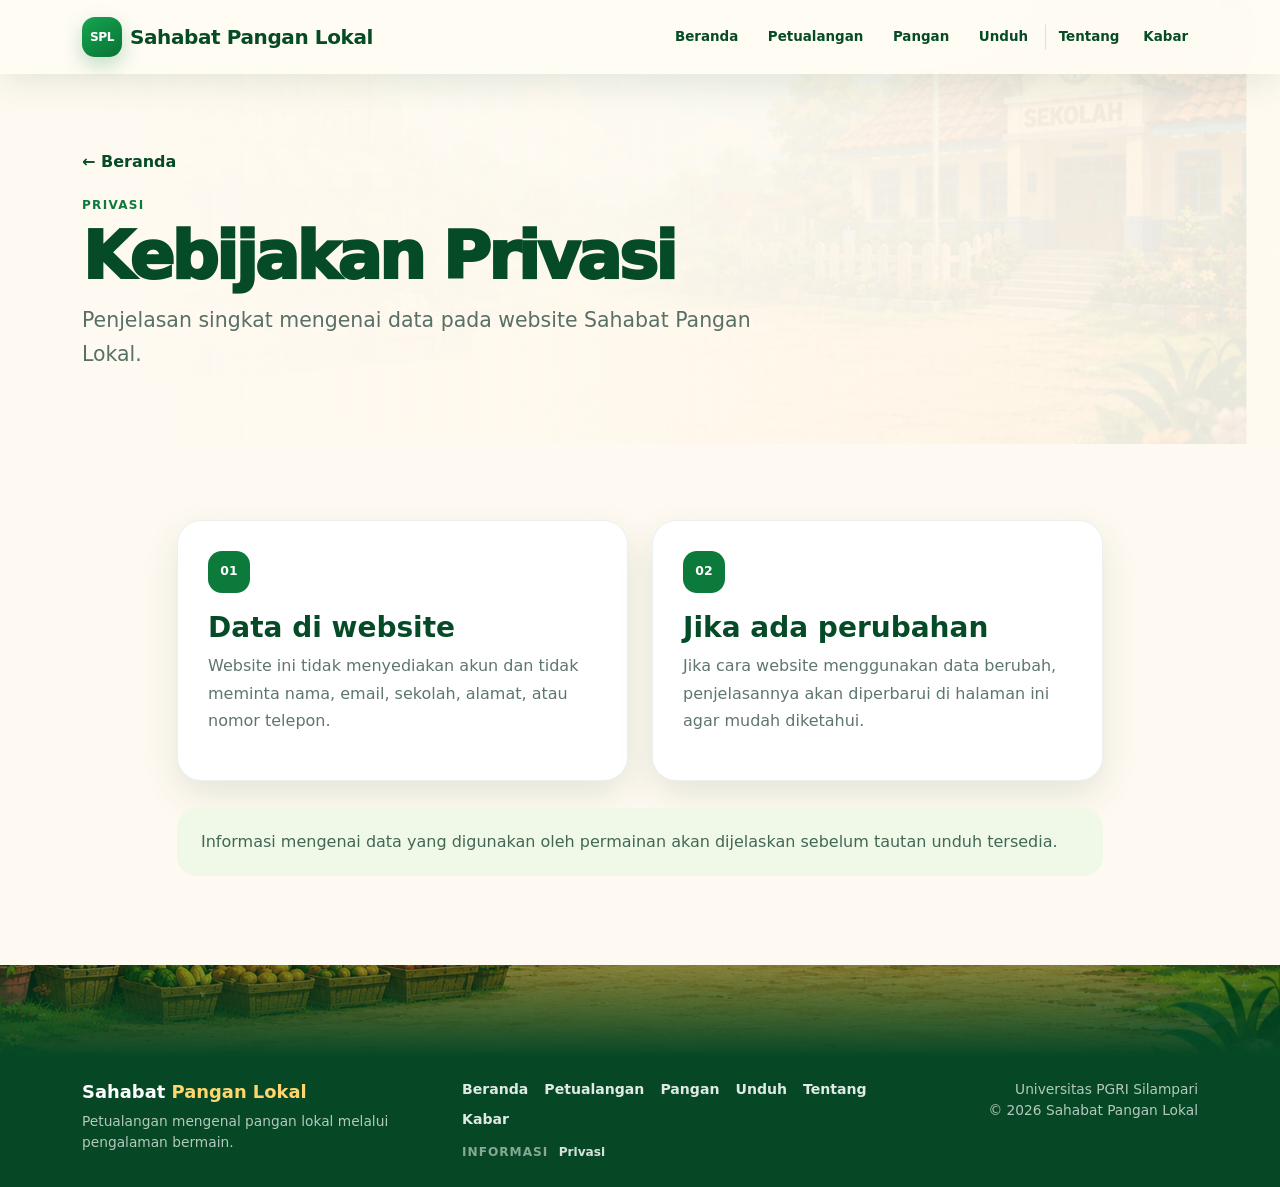
==== privasi/index.html @ 3a44cdc2 "Fresh repository snapshot from cleaned local website." ====
<!doctype html>
<html lang="id">
<head>
  <meta charset="utf-8">
  <meta name="viewport" content="width=device-width, initial-scale=1">
  <meta name="theme-color" content="#0b7a3a">
  <link rel="icon" type="image/webp" href="/assets/brand/logo_game.webp">
  <link rel="apple-touch-icon" href="/assets/brand/logo_game.png">
  <meta name="description" content="Kebijakan privasi website Sahabat Pangan Lokal.">
  <title>Privasi — Sahabat Pangan Lokal</title>
  <link rel="stylesheet" href="/assets/vendor/bootstrap-5.3.8.min.css" integrity="sha384-sRIl4kxILFvY47J16cr9ZwB07vP4J8+LH7qKQnuqkuIAvNWLzeN8tE5YBujZqJLB" crossorigin="anonymous" onerror="this.onerror=null;this.href='/assets/vendor/bootstrap-fallback-5.3.6.min.css'">
  <link rel="stylesheet" href="/assets/css/site.css">
  <script defer src="/assets/vendor/bootstrap-5.3.8.bundle.min.js" integrity="sha384-FKyoEForCGlyvwx9Hj09JcYn3nv7wiPVlz7YYwJrWVcXK/BmnVDxM+D2scQbITxI" crossorigin="anonymous" onerror="this.onerror=null;this.src='/assets/vendor/bootstrap-fallback-5.3.6.bundle.min.js'"></script>
  <script defer src="/assets/vendor/gsap-3.15.0.min.js"></script>
  <script defer src="/assets/vendor/ScrollTrigger-3.15.0.min.js"></script>
  <script defer src="/assets/js/site-config.js"></script>
  <script defer src="/assets/js/site-components.js"></script>
  <script defer src="/assets/js/site.js"></script>
</head>
<body class="internal-page">
  <a class="skip-link" href="#main-content">Lewati ke konten utama</a>
  <spl-navbar data-page="privasi"></spl-navbar>

  <main id="main-content">
    <header class="internal-hero" data-page-hero><img class="internal-hero-bg" src="/assets/backgrounds/bg-main-menu.png" alt="" aria-hidden="true"><div class="container"><a data-page-hero-enter class="page-back d-inline-block mb-4" href="/">← Beranda</a><p data-page-hero-enter class="eyebrow">Privasi</p><h1 data-page-hero-enter>Kebijakan Privasi</h1><p data-page-hero-enter class="lead mb-0">Penjelasan singkat mengenai data pada website Sahabat Pangan Lokal.</p></div></header>

    <section class="internal-content">
      <div class="container">
        <div class="row g-4 justify-content-center">
          <div class="col-lg-5" data-reveal="left"><article class="info-card"><div class="info-card-number">01</div><h2 class="h3">Data di website</h2><p>Website ini tidak menyediakan akun dan tidak meminta nama, email, sekolah, alamat, atau nomor telepon.</p></article></div>
          <div class="col-lg-5" data-reveal="right"><article class="info-card"><div class="info-card-number">02</div><h2 class="h3">Jika ada perubahan</h2><p>Jika cara website menggunakan data berubah, penjelasannya akan diperbarui di halaman ini agar mudah diketahui.</p></article></div>
        </div>
        <div class="row justify-content-center mt-4"><div class="col-lg-10" data-reveal="up"><div class="privacy-note">Informasi mengenai data yang digunakan oleh permainan akan dijelaskan sebelum tautan unduh tersedia.</div></div></div>
      </div>
    </section>
  </main>

  <spl-footer data-page="privasi"></spl-footer>
</body>
</html>
---- assets/css/site.css ----
:root {
  --spl-green: #0b7a3a;
  --spl-green-dark: #064b28;
  --spl-green-deep: #04361e;
  --spl-green-soft: #e9f7e6;
  --spl-orange: #ff7a1a;
  --spl-yellow: #ffd66d;
  --spl-cream: #fffaf0;
  --spl-cream-2: #f7f7ea;
  --spl-ink: #123d2c;
  --spl-muted: #5f766c;
  --spl-white: #ffffff;
  --spl-shadow: 0 24px 60px rgba(8, 63, 35, .16);
  --spl-shadow-soft: 0 14px 36px rgba(8, 63, 35, .11);
  --spl-radius: 28px;
  --spl-radius-sm: 18px;
  --spl-header: 74px;
}

html { scroll-behavior: smooth; }
body {
  margin: 0;
  overflow-x: clip;
  color: var(--spl-ink);
  background: var(--spl-cream);
  font-family: Inter, ui-sans-serif, system-ui, -apple-system, BlinkMacSystemFont, "Segoe UI", sans-serif;
  -webkit-font-smoothing: antialiased;
}
body, button, a { -webkit-tap-highlight-color: transparent; }
img { max-width: 100%; }
a { color: inherit; }

.skip-link {
  position: fixed;
  left: 12px;
  top: -100px;
  z-index: 2000;
  padding: 10px 14px;
  border-radius: 12px;
  color: #fff;
  background: var(--spl-green-dark);
  text-decoration: none;
  opacity: 0;
  pointer-events: none;
}

.keyboard-nav .skip-link:focus-visible {
  top: 12px;
  opacity: 1;
  pointer-events: auto;
}

:focus-visible {
  outline: 3px solid var(--spl-yellow);
  outline-offset: 4px;
}

.spl-navbar {
  min-height: var(--spl-header);
  z-index: 1100;
  transition: background-color .3s ease, box-shadow .3s ease, backdrop-filter .3s ease;
}
.spl-navbar.is-scrolled,
.internal-page .spl-navbar {
  background: rgba(255, 252, 244, .91);
  box-shadow: 0 10px 34px rgba(7, 68, 36, .10);
  backdrop-filter: blur(14px);
}
.spl-navbar .navbar-brand {
  color: var(--spl-green-dark);
  font-weight: 850;
  letter-spacing: -.02em;
  text-decoration: none;
}
.brand-badge {
  width: 40px;
  height: 40px;
  display: inline-grid;
  place-items: center;
  flex: 0 0 auto;
  border-radius: 13px;
  background: linear-gradient(145deg, #16a451, #087333);
  color: #fff;
  font-size: .76rem;
  font-weight: 900;
  box-shadow: 0 8px 20px rgba(8, 122, 58, .25);
}
.spl-navbar .nav-link {
  position: relative;
  color: var(--spl-green-dark);
  font-weight: 750;
  padding: .65rem .85rem !important;
}
.spl-navbar .nav-link::after {
  content: "";
  position: absolute;
  left: .85rem;
  right: .85rem;
  bottom: .38rem;
  height: 2px;
  border-radius: 4px;
  background: var(--spl-orange);
  transform: scaleX(0);
  transform-origin: left;
  transition: transform .22s ease;
}
.spl-navbar .nav-link:hover::after,
.spl-navbar .nav-link.active::after { transform: scaleX(1); }
.nav-availability {
  border-radius: 999px;
  background: var(--spl-green-dark);
  color: #fff !important;
  padding-inline: 1.25rem !important;
  box-shadow: 0 10px 24px rgba(6, 75, 40, .18);
}
.nav-availability::after { display: none; }
.navbar-toggler {
  border: 0;
  border-radius: 12px;
  background: rgba(255, 255, 255, .8);
  box-shadow: 0 8px 20px rgba(7, 68, 36, .10);
}

.spl-btn {
  min-height: 46px;
  display: inline-flex;
  align-items: center;
  justify-content: center;
  gap: 9px;
  border: 0;
  border-radius: 999px;
  padding: .78rem 1.2rem;
  font-weight: 850;
  text-decoration: none;
  transition: transform .2s ease, box-shadow .2s ease, background-color .2s ease;
}
.spl-btn:hover { transform: translateY(-2px); }
.spl-btn-primary {
  color: #fff;
  background: linear-gradient(145deg, #ff8d2e, var(--spl-orange));
  box-shadow: 0 12px 26px rgba(255, 122, 26, .28);
}
.spl-btn-light {
  color: var(--spl-green-dark);
  background: rgba(255, 255, 255, .92);
  box-shadow: 0 10px 22px rgba(7, 68, 36, .10);
}

.eyebrow {
  margin-bottom: .7rem;
  color: var(--spl-green);
  font-size: .75rem;
  line-height: 1.2;
  font-weight: 900;
  text-transform: uppercase;
  letter-spacing: .11em;
}
.section-title {
  margin-bottom: 1.2rem;
  color: var(--spl-green-dark);
  font-size: clamp(2.25rem, 4.4vw, 4.75rem);
  line-height: .98;
  font-weight: 900;
  letter-spacing: -.045em;
}
.section-copy {
  color: var(--spl-muted);
  font-size: clamp(1rem, 1.2vw, 1.16rem);
  line-height: 1.75;
}
.text-link {
  display: inline-flex;
  align-items: center;
  gap: 8px;
  margin-top: .45rem;
  color: var(--spl-green-dark);
  font-weight: 850;
  text-decoration: none;
}
.text-link .arrow { transition: transform .2s ease; }
.text-link:hover .arrow { transform: translateX(5px); }

/* Hero */
.hero-section {
  position: relative;
  min-height: 720px;
  height: 100svh;
  max-height: 940px;
  overflow: hidden;
  isolation: isolate;
  background: #c9efff;
}
.hero-bg-wrap { position: absolute; inset: -4%; z-index: -5; overflow: hidden; }
.hero-bg-img {
  width: 100%;
  height: 100%;
  object-fit: cover;
  object-position: center;
  transform: scale(1.035);
  will-change: transform;
}
.hero-overlay {
  position: absolute;
  inset: 0;
  z-index: -4;
  background:
    linear-gradient(90deg, rgba(255, 252, 242, .89) 0%, rgba(255, 252, 242, .70) 28%, rgba(255,255,255,.10) 58%, rgba(255,255,255,.02) 100%),
    linear-gradient(180deg, rgba(255,255,255,.04), rgba(255,246,220,.16));
}
.hero-vignette {
  position: absolute;
  inset: 0;
  z-index: -3;
  pointer-events: none;
  box-shadow: inset 0 -90px 120px rgba(47, 88, 31, .15);
}
.hero-content-row { height: 100%; min-height: 720px; padding-top: var(--spl-header); }
.hero-copy-card {
  position: relative;
  z-index: 7;
  width: min(100%, 540px);
  padding: clamp(24px, 3.2vw, 42px);
  border: 1px solid rgba(255,255,255,.64);
  border-radius: 30px;
  background: rgba(255, 252, 244, .82);
  box-shadow: 0 30px 70px rgba(6, 65, 34, .16);
  backdrop-filter: blur(9px);
}
.hero-logo {
  width: clamp(92px, 9vw, 142px);
  height: auto;
  margin-bottom: 8px;
  filter: drop-shadow(0 10px 18px rgba(0,0,0,.08));
}
.hero-title {
  max-width: 12ch;
  margin: 0 0 1rem;
  color: var(--spl-green-dark);
  font-size: clamp(2.45rem, 4.4vw, 5.05rem);
  line-height: .96;
  font-weight: 950;
  letter-spacing: -.052em;
}
.hero-lead {
  max-width: 39ch;
  margin-bottom: 1.4rem;
  color: #4e6a5d;
  font-size: clamp(1rem, 1.15vw, 1.16rem);
  line-height: 1.65;
}
.hero-stage {
  position: relative;
  height: 100%;
  min-height: 640px;
  z-index: 3;
  display: flex;
  align-items: flex-end;
  justify-content: center;
  gap: clamp(4px, .65vw, 12px);
  padding: 0 6px 4.5%;
}
.hero-character {
  position: relative;
  flex: 0 0 auto;
  width: auto;
  height: clamp(350px, 55vh, 535px);
  aspect-ratio: var(--hero-character-ratio);
  transform-origin: 50% 100%;
  will-change: transform;
  filter: drop-shadow(0 18px 20px rgba(20, 62, 35, .12));
}
/* SPL 12 SHARED COMPONENT HOSTS + HERO PARALLAX START */
spl-navbar,
spl-footer {
  display: block;
}

.hero-character-parallax {
  width: 100%;
  height: 100%;
  transform-origin: 50% 100%;
  will-change: transform;
}
/* SPL 12 SHARED COMPONENT HOSTS + HERO PARALLAX END */
.hero-character img {
  display: block;
  width: 100%;
  height: 100%;
  max-width: none;
  object-fit: contain;
}
.hero-character--1 { --hero-character-ratio: 459 / 1254; z-index: 2; }
.hero-character--2 { --hero-character-ratio: 519 / 1254; z-index: 4; }
.hero-character--3 { --hero-character-ratio: 537 / 1254; z-index: 3; }
.hero-character--4 { --hero-character-ratio: 512 / 1254; z-index: 5; }
.hero-ground-glow {
  position: absolute;
  left: 8%;
  right: -2%;
  bottom: 1.5%;
  height: 82px;
  border-radius: 50%;
  background: radial-gradient(ellipse, rgba(255, 224, 147, .55), rgba(255,255,255,0) 70%);
  filter: blur(9px);
  z-index: 1;
}
.scroll-cue {
  position: absolute;
  left: 50%;
  bottom: 18px;
  z-index: 10;
  display: flex;
  flex-direction: column;
  align-items: center;
  gap: 3px;
  color: var(--spl-green-dark);
  font-size: .75rem;
  font-weight: 850;
  text-decoration: none;
  transform: translateX(-50%);
}
.scroll-cue-dot {
  width: 28px;
  height: 42px;
  display: grid;
  place-items: start center;
  padding-top: 7px;
  border: 2px solid currentColor;
  border-radius: 18px;
}
.scroll-cue-dot::before {
  content: "";
  width: 4px;
  height: 9px;
  border-radius: 4px;
  background: currentColor;
}

/* About */
.about-section {
  position: relative;
  min-height: 760px;
  padding: clamp(90px, 10vw, 145px) 0;
  overflow: hidden;
  background: linear-gradient(180deg, #fffdf6 0%, #f4f8e9 100%);
}
.about-orb {
  position: absolute;
  width: 360px;
  height: 360px;
  border-radius: 50%;
  background: radial-gradient(circle, rgba(157, 213, 104, .26), transparent 68%);
  filter: blur(10px);
  pointer-events: none;
}
.about-orb-a { left: -110px; top: 20%; }
.about-orb-b { right: -120px; bottom: 5%; }
.journey-stage {
  position: relative;
  width: min(100%, 690px);
  margin-inline: auto;
}
.journey-board {
  position: relative;
  padding: 26px 24px 22px;
  border: 1px solid rgba(8, 102, 53, .10);
  border-radius: 34px;
  background:
    radial-gradient(circle at top left, rgba(214, 239, 198, .62), transparent 38%),
    linear-gradient(180deg, #ffffff 0%, #f4fbef 100%);
  box-shadow: 0 30px 68px rgba(20, 79, 44, .12);
}
.journey-board::after {
  content: "";
  position: absolute;
  inset: 0;
  border-radius: inherit;
  pointer-events: none;
  box-shadow: inset 0 0 0 1px rgba(255,255,255,.55);
}
.journey-board-head {
  display: flex;
  align-items: center;
  justify-content: space-between;
  gap: 16px;
  margin-bottom: 20px;
}
.journey-board-chip {
  display: inline-flex;
  align-items: center;
  padding: 10px 14px;
  border-radius: 999px;
  color: var(--spl-green-dark);
  background: rgba(255,255,255,.96);
  border: 1px solid rgba(8, 102, 53, .14);
  box-shadow: 0 8px 18px rgba(16,77,42,.08);
  font-size: .74rem;
  font-weight: 900;
  letter-spacing: .06em;
  text-transform: uppercase;
}
.journey-board-intro {
  margin: 0;
  color: #607665;
  font-size: .92rem;
  font-weight: 700;
}
.journey-flow {
  position: relative;
  display: grid;
  grid-template-columns: repeat(5, minmax(0, 1fr));
  gap: 12px;
  align-items: start;
}
.journey-flow::before {
  content: "";
  position: absolute;
  left: 8%;
  right: 8%;
  top: 118px;
  height: 4px;
  border-radius: 999px;
  background: linear-gradient(90deg, rgba(12,105,59,.24) 0%, rgba(255,129,38,.58) 100%);
  z-index: 0;
}
.journey-node {
  position: relative;
  z-index: 1;
  display: grid;
  justify-items: center;
  text-align: center;
  padding: 18px 12px 16px;
  border: 1px solid rgba(8, 102, 53, .10);
  border-radius: 24px;
  background: rgba(255,255,255,.97);
  box-shadow: 0 18px 34px rgba(12, 79, 45, .08);
}
.journey-node-badge {
  position: absolute;
  left: 12px;
  top: 12px;
  min-width: 38px;
  height: 38px;
  display: grid;
  place-items: center;
  padding-inline: 10px;
  border-radius: 999px;
  color: #fff;
  background: var(--spl-green-dark);
  box-shadow: 0 8px 14px rgba(12,79,45,.16);
  font-size: .74rem;
  font-weight: 900;
}
.journey-node--5 .journey-node-badge {
  background: var(--spl-orange);
}
.journey-node-figure {
  width: 100%;
  margin: 0 0 10px;
  display: grid;
  place-items: center;
  min-height: 160px;
}
.journey-node-image {
  width: 100%;
  max-width: 122px;
  height: auto;
  display: block;
  filter: drop-shadow(0 10px 20px rgba(17, 90, 47, .18));
}
.journey-node h3 {
  margin: 0 0 4px;
  color: var(--spl-green-dark);
  font-size: 1.08rem;
  font-weight: 900;
}
.journey-node p {
  margin: 0;
  color: #607665;
  font-size: .82rem;
  line-height: 1.5;
}
.journey-order-pill {
  margin-top: 16px;
  display: flex;
  align-items: center;
  justify-content: center;
  flex-wrap: wrap;
  gap: 8px;
  padding: 12px 14px;
  border-radius: 18px;
  color: var(--spl-green-dark);
  background: #edf7e6;
  border: 1px solid rgba(8, 102, 53, .10);
  font-size: .83rem;
  font-weight: 850;
}
.journey-order-pill i {
  color: var(--spl-orange);
  font-style: normal;
  font-weight: 900;
}

/* Foods */
.foods-section {
  position: relative;
  min-height: 780px;
  padding: clamp(92px, 10vw, 145px) 0;
  overflow: hidden;
  color: #fff;
  background:
    radial-gradient(circle at 12% 22%, rgba(93, 211, 121, .20), transparent 32%),
    radial-gradient(circle at 91% 78%, rgba(248, 203, 70, .13), transparent 26%),
    linear-gradient(135deg, #0c863f 0%, #056231 54%, #044d29 100%);
}
.foods-section .eyebrow { color: #ffd97e; }
.foods-section .section-title { color: #fff; max-width: 12ch; }
.foods-section .section-copy { color: rgba(255,255,255,.76); max-width: 620px; }
.spl-food-swiper { position: relative; overflow: visible; padding: 28px 6px 66px; }
.food-card {
  height: 365px;
  overflow: hidden;
  border: 0;
  border-radius: 24px;
  background: #fff;
  box-shadow: 0 22px 46px rgba(0,0,0,.18);
  transform-origin: 50% 75%;
  transition: transform .42s cubic-bezier(.2,.8,.2,1), opacity .42s ease, filter .42s ease;
}
.swiper-slide { height: auto; }
.swiper-slide:not(.swiper-slide-active) .food-card { transform: scale(.91) translateY(15px); opacity: .72; filter: saturate(.78); }
.swiper-slide-active .food-card { transform: scale(1.03) translateY(-4px); opacity: 1; filter: none; }
.food-visual {
  height: 225px;
  display: grid;
  place-items: center;
  padding: 20px;
  background: linear-gradient(145deg, #eef8d9, #e2f0c6);
}
.food-visual img {
  width: 100%;
  height: 100%;
  object-fit: contain;
  transition: transform .4s cubic-bezier(.2,.8,.2,1);
}
.swiper-slide-active .food-visual img { transform: translateY(-8px) scale(1.06); }
.food-body { padding: 18px 20px 20px; }
.food-group { margin: 0 0 3px; color: var(--spl-green); font-size: .68rem; font-weight: 900; letter-spacing: .08em; text-transform: uppercase; }
.food-card h3 { margin: 0; color: var(--spl-green-dark); font-size: 1.45rem; font-weight: 900; }
.foods-section .swiper-button-prev,
.foods-section .swiper-button-next {
  position: absolute;
  top: 50%;
  z-index: 12;
  margin-top: -34px;
  width: 48px;
  height: 48px;
  border-radius: 50%;
  color: var(--spl-green-dark);
  background: #fff;
  box-shadow: 0 10px 24px rgba(0,0,0,.18);
}
.foods-section .swiper-button-prev { left: -14px; }
.foods-section .swiper-button-next { right: -14px; }
.foods-section .swiper-button-prev::after,
.foods-section .swiper-button-next::after { font-size: 1rem; font-weight: 900; }
.foods-section .swiper-pagination-bullet { width: 8px; height: 8px; background: rgba(255,255,255,.55); opacity: 1; }
.foods-section .swiper-pagination-bullet-active { width: 28px; border-radius: 999px; background: #ffd86b; }

/* Availability */
.availability-section {
  position: relative;
  min-height: 600px;
  padding: clamp(88px, 9vw, 135px) 0;
  overflow: hidden;
  background: linear-gradient(180deg, #fffdf6, #f6f7df);
}
.platform-card {
  min-height: 178px;
  display: flex;
  align-items: center;
  gap: 18px;
  padding: 28px;
  border: 1px solid rgba(8, 85, 42, .06);
  border-radius: 26px;
  background: #fff;
  box-shadow: var(--spl-shadow-soft);
}
.platform-icon {
  width: 60px;
  height: 60px;
  display: grid;
  place-items: center;
  flex: 0 0 auto;
  border-radius: 20px;
  background: linear-gradient(145deg, #19a750, #087a38);
  color: #fff;
  font-size: 1.45rem;
  font-weight: 950;
}
.platform-card.windows .platform-icon { background: linear-gradient(145deg, #ff9a2f, #ef6910); }
.platform-kicker { margin: 0 0 3px; color: #6a7e73; font-size: .7rem; font-weight: 900; text-transform: uppercase; letter-spacing: .08em; }
.platform-card h3 { margin: 0 0 9px; color: var(--spl-green-dark); font-size: 1.4rem; font-weight: 900; }
.status-chip {
  display: inline-flex;
  align-items: center;
  gap: 7px;
  margin: 0;
  padding: 6px 10px;
  border-radius: 999px;
  color: #91500e;
  background: #fff1db;
  font-size: .76rem;
  font-weight: 850;
}
.status-chip::before { content: ""; width: 7px; height: 7px; border-radius: 50%; background: var(--spl-orange); }
.availability-hill {
  position: absolute;
  left: -8%;
  bottom: -105px;
  width: 62%;
  height: 210px;
  border-radius: 50% 50% 0 0;
  background: rgba(164, 210, 100, .35);
}
.availability-hill.second { left: auto; right: -14%; width: 68%; height: 230px; background: rgba(126, 190, 78, .22); }

/* Footer */
.site-footer {
  position: relative;
  padding: 22px 0 26px;
  overflow: hidden;
  color: #fff;
  background: #064826;
}
.footer-landscape {
  height: 92px;
  margin: -22px 0 22px;
  overflow: hidden;
  position: relative;
}
.footer-landscape img {
  width: 100%;
  height: 160px;
  object-fit: cover;
  object-position: center 76%;
  transform: translateY(-32px) scale(1.04);
  opacity: .56;
}
.footer-landscape::after {
  content: "";
  position: absolute;
  inset: 0;
  background: linear-gradient(180deg, rgba(6,72,38,.05), #064826 100%);
}
.footer-title { margin-bottom: 5px; font-size: 1.12rem; font-weight: 900; }
.footer-title span { color: #ffd56d; }
.footer-copy, .footer-meta { color: rgba(255,255,255,.70); font-size: .86rem; line-height: 1.55; }
.footer-nav { display: flex; flex-wrap: wrap; gap: 10px 18px; }
.footer-nav a { color: rgba(255,255,255,.88); font-size: .88rem; font-weight: 800; text-decoration: none; }
.footer-nav a:hover { color: #ffd56d; }

/* Internal pages */
.internal-page { background: #fffaf1; }
.internal-hero {
  position: relative;
  min-height: 390px;
  padding: 150px 0 72px;
  overflow: hidden;
  isolation: isolate;
}
.internal-hero-bg {
  position: absolute;
  inset: -20% -3%;
  z-index: -3;
  width: 106%;
  height: 140%;
  object-fit: cover;
  object-position: center 47%;
  opacity: .34;
  filter: saturate(.86);
  will-change: transform;
}
.internal-hero::before {
  content: "";
  position: absolute;
  inset: 0;
  z-index: -2;
  background: linear-gradient(90deg, #fffaf1 8%, rgba(255,250,241,.94) 45%, rgba(255,250,241,.72) 100%);
}
.internal-hero h1 {
  max-width: 14ch;
  margin-bottom: 1rem;
  color: var(--spl-green-dark);
  font-size: clamp(2.7rem, 5.2vw, 5.4rem);
  line-height: .97;
  font-weight: 950;
  letter-spacing: -.05em;
}
.internal-hero .lead { max-width: 720px; color: #587066; font-size: clamp(1.05rem, 1.6vw, 1.28rem); line-height: 1.65; }
.internal-content { padding: 76px 0 92px; }
.info-card {
  height: 100%;
  padding: 30px;
  border: 1px solid rgba(7, 82, 40, .08);
  border-radius: 24px;
  background: #fff;
  box-shadow: var(--spl-shadow-soft);
}
.info-card-number {
  width: 42px;
  height: 42px;
  display: grid;
  place-items: center;
  margin-bottom: 18px;
  border-radius: 14px;
  color: #fff;
  background: var(--spl-green);
  font-size: .78rem;
  font-weight: 900;
}
.info-card h2, .info-card h3 { color: var(--spl-green-dark); font-weight: 900; }
.info-card p { color: var(--spl-muted); line-height: 1.7; }
.internal-platform-card { min-height: 210px; }
.privacy-note {
  padding: 22px 24px;
  border-radius: 20px;
  background: #eff8e7;
  color: #365e49;
}
.page-back { color: var(--spl-green-dark); font-weight: 850; text-decoration: none; }
.page-back:hover { color: var(--spl-orange); }

/* Initial states only when JS activates motion */
.js-motion [data-hero-enter],
.js-motion [data-page-hero-enter],
.js-motion [data-reveal] { opacity: 0; }

@media (max-width: 991.98px) {
  :root { --spl-header: 68px; }
  .spl-navbar .navbar-collapse {
    margin-top: 9px;
    padding: 14px;
    border-radius: 18px;
    background: rgba(255, 252, 244, .97);
    box-shadow: 0 16px 34px rgba(7, 68, 36, .12);
  }
  .hero-section { height: auto; min-height: 960px; max-height: none; }
  .hero-content-row { min-height: 960px; padding-top: 118px; align-items: start !important; }
  .hero-copy-card { width: min(620px, 92vw); margin-inline: auto; }
  .hero-stage {
    min-height: 440px;
    margin-top: 20px;
    gap: clamp(3px, .8vw, 8px);
    padding: 0 4px;
  }
  .hero-character { height: clamp(235px, 34vw, 360px); }
  .scroll-cue { display: none; }
  .about-section { min-height: 980px; }
  .journey-stage { margin-bottom: 36px; }
  .journey-flow { grid-template-columns: repeat(3, minmax(0, 1fr)); }
  .journey-flow::before { left: 10%; right: 10%; top: 118px; }
  .foods-section { min-height: auto; }
  .site-footer { padding-bottom: 30px; }
}

@media (max-width: 575.98px) {
  .brand-name { max-width: 160px; font-size: .92rem; line-height: 1.05; }
  .hero-section { min-height: 900px; }
  .hero-content-row { min-height: 900px; padding-top: 94px; }
  .hero-copy-card { padding: 22px; border-radius: 24px; }
  .hero-title { font-size: clamp(2.25rem, 12vw, 3.35rem); }
  .hero-logo { width: 94px; }
  .hero-stage {
    min-height: 330px;
    margin-top: 12px;
    gap: 0;
    padding-inline: 0;
  }
  .hero-character { height: clamp(190px, 58vw, 245px); }
  .about-section { min-height: 900px; padding-top: 80px; }
  .journey-stage { margin-bottom: 28px; }
  .journey-board { padding: 20px 16px 18px; border-radius: 26px; }
  .journey-board-head { flex-direction: column; align-items: flex-start; margin-bottom: 16px; }
  .journey-board-intro { font-size: .84rem; }
  .journey-flow { grid-template-columns: repeat(2, minmax(0, 1fr)); gap: 10px; }
  .journey-flow::before { display: none; }
  .journey-node { padding: 16px 10px 14px; border-radius: 20px; }
  .journey-node-badge { left: 10px; top: 10px; min-width: 34px; height: 34px; font-size: .68rem; }
  .journey-node-figure { min-height: 132px; }
  .journey-node-image { max-width: 104px; }
  .journey-node h3 { font-size: .98rem; }
  .journey-node p { font-size: .78rem; }
  .journey-node--5 { grid-column: 1 / -1; max-width: 220px; width: 100%; margin-inline: auto; }
  .journey-order-pill { justify-content: flex-start; font-size: .74rem; }
  .section-title { font-size: clamp(2.15rem, 11vw, 3.35rem); }
  .foods-section, .availability-section { padding-block: 80px; }
  .food-card { height: 338px; }
  .food-visual { height: 205px; }
  .foods-section .swiper-button-prev, .foods-section .swiper-button-next { display: none; }
  .platform-card { min-height: 150px; padding: 22px; }
  .footer-landscape { height: 68px; }
  .footer-landscape img { height: 130px; }
  .internal-hero { min-height: 350px; padding: 128px 0 60px; }
  .internal-content { padding: 56px 0 72px; }
}

@media (prefers-reduced-motion: reduce) {
  html { scroll-behavior: auto; }
  *, *::before, *::after {
    scroll-behavior: auto !important;
    animation-duration: .01ms !important;
    animation-iteration-count: 1 !important;
    transition-duration: .01ms !important;
  }
  .js-motion [data-hero-enter],
  .js-motion [data-page-hero-enter],
  .js-motion [data-reveal] { opacity: 1 !important; transform: none !important; }
  .hero-bg-img, .hero-character, .internal-hero-bg, .footer-landscape img { transform: none !important; }
}

/* SPL 07 FOOD POLISH START */
.foods-section {
  position: relative;
  overflow: hidden;
  min-height: calc(100svh - 76px);
  padding: clamp(2.5rem, 5vh, 4rem) 0 clamp(2rem, 4vh, 3rem);
  display: flex;
  align-items: center;
  background:
    radial-gradient(circle at 12% 18%, rgba(255, 208, 98, .13), transparent 25%),
    radial-gradient(circle at 88% 72%, rgba(255,255,255,.08), transparent 24%),
    linear-gradient(145deg, #138b3c 0%, #087431 54%, #075f2a 100%);
}

.foods-section .container {
  position: relative;
  z-index: 2;
}

.foods-shell {
  display: grid;
  gap: clamp(1.15rem, 2.4vh, 1.8rem);
}

.foods-header {
  display: grid;
  grid-template-columns: minmax(0, 1fr) auto;
  gap: clamp(1.5rem, 4vw, 4rem);
  align-items: end;
}

.foods-heading {
  max-width: 880px;
}

.foods-heading-topline {
  display: flex;
  align-items: center;
  gap: .75rem;
  margin-bottom: .6rem;
}

.foods-count-badge {
  display: inline-flex;
  align-items: center;
  min-height: 2rem;
  padding: .45rem .7rem;
  border-radius: 999px;
  color: #fff4c8;
  background: rgba(255,255,255,.12);
  border: 1px solid rgba(255,255,255,.14);
  font-size: .72rem;
  font-weight: 900;
  text-transform: uppercase;
  letter-spacing: .07em;
}

.foods-title {
  max-width: 12ch;
  margin-bottom: .7rem;
  font-size: clamp(2.65rem, 5vw, 4.8rem);
  line-height: .96;
}

.foods-copy {
  max-width: 42rem;
  margin: 0;
}

.foods-nav-wrap {
  display: inline-flex;
  align-items: center;
  justify-content: flex-end;
  gap: .65rem;
  align-self: end;
  padding-bottom: .2rem;
}

.foods-counter {
  display: inline-flex;
  align-items: baseline;
  justify-content: center;
  gap: .25rem;
  min-width: 5.4rem;
  color: rgba(255,255,255,.76);
  font-size: .85rem;
  font-weight: 800;
}

.foods-counter strong {
  color: #fff7d7;
  font-size: 1.15rem;
}

.spl-food-prev,
.spl-food-next {
  position: static;
  inset: auto;
  margin: 0;
  width: 3rem;
  height: 3rem;
  display: inline-grid;
  place-items: center;
  border: 1px solid rgba(255,255,255,.22);
  border-radius: 50%;
  background: rgba(255,255,255,.12);
  color: #fff;
  backdrop-filter: blur(8px);
  box-shadow: none;
  transition:
    transform 180ms ease,
    background-color 180ms ease,
    border-color 180ms ease;
}

.spl-food-prev::after,
.spl-food-next::after {
  content: none;
}

.spl-food-prev span,
.spl-food-next span {
  display: block;
  font-size: 1.25rem;
  line-height: 1;
  font-weight: 900;
  transform: translateY(-1px);
}

.spl-food-prev:hover,
.spl-food-next:hover,
.spl-food-prev:focus-visible,
.spl-food-next:focus-visible {
  transform: translateY(-2px);
  background: #ff922b;
  border-color: #ff922b;
}

.spl-food-prev.swiper-button-disabled,
.spl-food-next.swiper-button-disabled {
  opacity: .32;
  pointer-events: none;
}

.foods-stage {
  position: relative;
  padding: clamp(.8rem, 1.4vw, 1rem);
  border-radius: 1.8rem;
  background: rgba(255,255,255,.075);
  border: 1px solid rgba(255,255,255,.10);
}

.spl-food-swiper {
  overflow: hidden;
  padding: .65rem .15rem .25rem;
}

.spl-food-swiper .swiper-wrapper {
  align-items: stretch;
}

.spl-food-swiper .swiper-slide {
  height: auto;
}

.food-card {
  position: relative;
  height: 100%;
  min-height: 355px;
  display: grid;
  grid-template-rows: auto minmax(150px, 1fr) auto auto;
  gap: .75rem;
  padding: .85rem;
  overflow: hidden;
  border: 1px solid rgba(15,91,42,.10);
  border-radius: 1.45rem;
  background:
    linear-gradient(180deg, rgba(250,252,241,.99), rgba(231,242,226,.98));
  box-shadow: 0 .8rem 1.65rem rgba(1,43,17,.14);
  cursor: pointer;
  outline: none;
  transform: translateY(0) scale(.985);
  transition:
    transform 220ms ease,
    box-shadow 220ms ease,
    opacity 220ms ease,
    border-color 220ms ease;
}

.food-card:hover,
.food-card:focus-visible {
  transform: translateY(-6px) scale(.995);
  border-color: rgba(255,146,43,.42);
  box-shadow: 0 1.15rem 2rem rgba(1,43,17,.19);
}

.spl-food-swiper .swiper-slide.is-selected .food-card {
  transform: translateY(-8px) scale(1);
  border-color: rgba(255,146,43,.66);
  box-shadow:
    0 1.25rem 2.35rem rgba(1,43,17,.22),
    0 0 0 3px rgba(255,146,43,.13);
}

.spl-food-swiper.has-selection .swiper-slide:not(.is-selected) .food-card {
  opacity: .78;
}

.spl-food-swiper.has-selection .swiper-slide:not(.is-selected) .food-card:hover,
.spl-food-swiper.has-selection .swiper-slide:not(.is-selected) .food-card:focus-visible {
  opacity: 1;
}

.food-card-top {
  display: flex;
  align-items: center;
  justify-content: space-between;
  gap: .65rem;
}

.food-chip {
  display: inline-flex;
  align-items: center;
  min-height: 1.8rem;
  padding: .38rem .62rem;
  border-radius: 999px;
  color: #0c6d32;
  background: rgba(15,126,58,.10);
  font-size: .68rem;
  font-weight: 900;
  letter-spacing: .055em;
  text-transform: uppercase;
}

.food-index {
  display: inline-grid;
  place-items: center;
  width: 2rem;
  height: 2rem;
  border-radius: 50%;
  background: #ff922b;
  color: #fff;
  font-size: .75rem;
  font-weight: 900;
}

.food-visual {
  min-height: 0;
  display: grid;
  place-items: center;
  padding: .45rem;
  overflow: hidden;
  border-radius: 1.15rem;
  background:
    radial-gradient(circle at 50% 46%, rgba(255,255,255,.78), transparent 54%),
    linear-gradient(180deg, #edf4da, #dceccf);
}

.food-visual img {
  width: 100%;
  max-width: 190px;
  max-height: 170px;
  object-fit: contain;
  filter: drop-shadow(0 .8rem 1rem rgba(9,74,32,.16));
  transition: transform 220ms ease;
}

.food-card:hover .food-visual img,
.food-card:focus-visible .food-visual img,
.swiper-slide.is-selected .food-visual img {
  transform: scale(1.06);
}

.food-body {
  display: grid;
  gap: .32rem;
}

.food-body h3 {
  margin: 0;
  color: var(--spl-green-dark);
  font-size: clamp(1.2rem, 1.8vw, 1.55rem);
  line-height: 1.05;
}

.food-caption {
  margin: 0;
  min-height: 2.85em;
  color: #647568;
  font-size: .84rem;
  line-height: 1.42;
}

.food-detail-trigger {
  width: 100%;
  min-height: 2.55rem;
  display: flex;
  align-items: center;
  justify-content: space-between;
  gap: .5rem;
  padding: .65rem .8rem;
  border: 0;
  border-radius: .9rem;
  background: #0c6d32;
  color: #fff;
  font-size: .8rem;
  font-weight: 900;
  opacity: 0;
  visibility: hidden;
  transform: translateY(7px);
  pointer-events: none;
  transition:
    opacity 180ms ease,
    transform 180ms ease,
    background-color 180ms ease;
}

.swiper-slide.is-selected .food-detail-trigger {
  opacity: 1;
  visibility: visible;
  transform: translateY(0);
  pointer-events: auto;
}

.food-detail-trigger:hover,
.food-detail-trigger:focus-visible {
  background: #ff922b;
}

.spl-food-pagination {
  position: static;
  margin-top: .8rem;
  display: flex;
  align-items: center;
  justify-content: center;
  gap: .35rem;
}

.spl-food-pagination .swiper-pagination-bullet {
  width: .42rem;
  height: .42rem;
  margin: 0 !important;
  border-radius: 999px;
  background: rgba(255,255,255,.34);
  opacity: 1;
  transition:
    width 180ms ease,
    background-color 180ms ease;
}

.spl-food-pagination .swiper-pagination-bullet-active {
  width: 1.7rem;
  background: #ffd06d;
}

.food-detail-modal .modal-dialog {
  max-width: 760px;
  padding-inline: 1rem;
}

.food-detail-modal-content {
  position: relative;
  overflow: hidden;
  border: 0;
  border-radius: 2rem;
  background:
    radial-gradient(circle at 15% 20%, rgba(218,239,201,.72), transparent 34%),
    #fbfcf4;
  box-shadow: 0 2rem 4rem rgba(0,35,14,.28);
}

.food-modal-close {
  position: absolute;
  top: 1rem;
  right: 1rem;
  z-index: 3;
  width: 2.65rem;
  height: 2.65rem;
  display: grid;
  place-items: center;
  border: 0;
  border-radius: 50%;
  background: rgba(255,255,255,.9);
  color: #0a5a2a;
  font-size: 1.45rem;
  line-height: 1;
  box-shadow: 0 .6rem 1.2rem rgba(8,77,35,.12);
}

.food-modal-grid {
  display: grid;
  grid-template-columns: .92fr 1.08fr;
  min-height: 430px;
}

.food-modal-visual {
  min-height: 430px;
  display: grid;
  place-items: center;
  padding: 2rem;
  background: linear-gradient(180deg, #edf5dd 0%, #dceccf 100%);
}

.food-modal-visual img {
  max-width: 100%;
  max-height: 300px;
  object-fit: contain;
  filter: drop-shadow(0 1.15rem 1.5rem rgba(7,72,29,.17));
}

.food-modal-copy {
  display: flex;
  flex-direction: column;
  justify-content: center;
  padding: 3rem 2.4rem 2.4rem;
}

.food-modal-group {
  margin: 0 0 .7rem;
  color: #0d7134;
  font-size: .76rem;
  font-weight: 900;
  text-transform: uppercase;
  letter-spacing: .09em;
}

.food-modal-copy h3 {
  margin: 0 0 1rem;
  color: var(--spl-green-dark);
  font-size: clamp(2.2rem, 5vw, 3.5rem);
  line-height: .98;
}

.food-modal-copy > p:not(.food-modal-group) {
  margin: 0 0 1.5rem;
  color: #596c5e;
  line-height: 1.75;
}

.food-modal-done {
  align-self: flex-start;
  min-height: 2.8rem;
  padding: .7rem 1rem;
  border: 0;
  border-radius: 999px;
  background: #0c6d32;
  color: #fff;
  font-weight: 850;
}

@media (max-width: 1199.98px) {
  .foods-section {
    min-height: auto;
  }

  .foods-header {
    grid-template-columns: 1fr;
  }

  .foods-nav-wrap {
    justify-content: flex-start;
  }

  .foods-title {
    max-width: 14ch;
  }
}

@media (max-width: 767.98px) {
  .foods-section {
    padding-block: 4rem 3rem;
  }

  .foods-heading-topline {
    flex-wrap: wrap;
  }

  .foods-title {
    max-width: none;
    font-size: clamp(2.25rem, 11vw, 3.4rem);
  }

  .foods-stage {
    padding: .7rem;
    border-radius: 1.4rem;
  }

  .food-card {
    min-height: 350px;
  }

  .food-modal-grid {
    grid-template-columns: 1fr;
  }

  .food-modal-visual {
    min-height: 260px;
    padding: 1.5rem 2rem;
  }

  .food-modal-visual img {
    max-height: 210px;
  }

  .food-modal-copy {
    padding: 2rem 1.5rem 1.5rem;
  }
}

@media (prefers-reduced-motion: reduce) {
  .food-card,
  .food-visual img,
  .food-detail-trigger,
  .spl-food-prev,
  .spl-food-next,
  .spl-food-pagination .swiper-pagination-bullet {
    transition: none !important;
  }
}
/* SPL 07 FOOD POLISH END */

/* SPL 07E SWIPER WIDTH CONTAINMENT START */

/*
 * Prevent Swiper's calculated slide widths from feeding back into CSS
 * intrinsic sizing. Grid/flex items default to min-width:auto, which can
 * make the slider's own calculated width become the parent's min-content
 * width and expand recursively.
 */
.foods-container,
.foods-shell,
.foods-header,
.foods-heading,
.foods-nav-wrap,
.foods-stage,
.spl-food-swiper {
  min-width: 0;
}

.foods-container,
.foods-shell,
.foods-header,
.foods-stage,
.spl-food-swiper {
  width: 100%;
  max-width: 100%;
}

.foods-stage {
  overflow: hidden;
}

.spl-food-swiper {
  box-sizing: border-box;
  overflow: hidden;
}

.spl-food-swiper .swiper-wrapper {
  min-width: 0;
}

.foods-nav-wrap {
  width: auto;
  max-width: 100%;
}

/* SPL 07E SWIPER WIDTH CONTAINMENT END */

/* SPL 07F COMPACT SINGLE FOCUS START */

/* ---------- Compact desktop composition: one complete viewport ---------- */
@media (min-width: 992px) and (min-height: 700px) {
  .foods-section {
    height: calc(100svh - var(--spl-header));
    min-height: 650px;
    padding: clamp(.9rem, 1.8vh, 1.35rem) 0;
    align-items: stretch;
  }

  .foods-shell {
    height: 100%;
    min-height: 0;
    display: grid;
    grid-template-rows: auto minmax(0, 1fr);
    gap: clamp(.65rem, 1.4vh, 1rem);
  }

  .foods-header {
    align-items: center;
  }

  .foods-heading-topline {
    margin-bottom: .35rem;
  }

  .foods-title {
    max-width: 18ch;
    margin: .25rem 0 .4rem;
    font-size: clamp(2.35rem, 3.25vw, 3.45rem);
    line-height: .96;
    letter-spacing: -.04em;
  }

  .foods-copy {
    max-width: 44rem;
    font-size: clamp(.92rem, 1vw, 1rem);
    line-height: 1.45;
  }

  .foods-stage {
    min-height: 0;
    height: 100%;
    display: flex;
    align-items: center;
    padding: .55rem .65rem .35rem;
  }

  .spl-food-swiper {
    padding: .35rem .1rem .1rem;
  }

  .food-card {
    height: clamp(315px, 43vh, 355px);
    min-height: 0;
    grid-template-rows: auto minmax(0, 1fr) auto 2.25rem;
    gap: .5rem;
    padding: .7rem;
  }

  .food-visual {
    height: clamp(125px, 16.5vh, 150px);
    min-height: 0;
    padding: .2rem;
  }

  .food-visual img {
    max-width: 165px;
    max-height: 140px;
  }

  .food-body {
    padding: 0 .15rem .05rem;
    gap: .22rem;
  }

  .food-body h3 {
    font-size: clamp(1.08rem, 1.35vw, 1.3rem);
  }

  .food-caption {
    min-height: 2.55em;
    font-size: .77rem;
    line-height: 1.32;
  }

  .food-detail-trigger {
    min-height: 2.25rem;
    padding: .5rem .7rem;
    font-size: .76rem;
  }

  .spl-food-pagination {
    margin-top: .35rem;
  }
}

/* ---------- Integrated, non-floating top-right navigation ---------- */
.foods-section .foods-nav-wrap {
  width: auto;
  max-width: 100%;
  display: inline-flex;
  align-items: center;
  justify-content: flex-end;
  flex-wrap: nowrap;
  gap: .3rem;
  padding: .3rem;
  border: 1px solid rgba(255,255,255,.17);
  border-radius: 999px;
  background: rgba(2, 72, 30, .22);
  backdrop-filter: blur(10px);
  box-shadow: 0 .75rem 1.6rem rgba(2, 48, 20, .12);
}

.foods-section .foods-nav-wrap .spl-food-prev,
.foods-section .foods-nav-wrap .spl-food-next {
  position: static;
  top: auto;
  right: auto;
  bottom: auto;
  left: auto;
  z-index: auto;
  margin: 0;
  width: 2.65rem;
  height: 2.65rem;
  display: inline-grid;
  place-items: center;
  flex: 0 0 auto;
  border: 0;
  border-radius: 50%;
  color: #0a6230;
  background: #fff9eb;
  box-shadow: none;
  transform: none;
}

.foods-section .foods-nav-wrap .spl-food-prev:hover,
.foods-section .foods-nav-wrap .spl-food-next:hover,
.foods-section .foods-nav-wrap .spl-food-prev:focus-visible,
.foods-section .foods-nav-wrap .spl-food-next:focus-visible {
  color: #fff;
  background: #ff922b;
  transform: translateY(-1px);
}

.foods-section .foods-nav-wrap .spl-food-prev::after,
.foods-section .foods-nav-wrap .spl-food-next::after {
  content: none;
}

.foods-nav-icon {
  width: 1.15rem;
  height: 1.15rem;
  fill: none;
  stroke: currentColor;
  stroke-width: 2.35;
  stroke-linecap: round;
  stroke-linejoin: round;
}

.foods-section .foods-nav-wrap .foods-counter {
  min-width: 4.8rem;
  padding: 0 .45rem;
  white-space: nowrap;
  color: rgba(255,255,255,.74);
}

.foods-counter-separator {
  color: rgba(255,255,255,.48);
}

/* ---------- One and only one dominant card after user selection ---------- */

/* Neutralize the older Swiper-active scaling from the baseline stylesheet. */
.spl-food-swiper .swiper-slide .food-card,
.spl-food-swiper .swiper-slide.swiper-slide-active:not(.is-selected) .food-card {
  transform: translateY(0) scale(.965);
  opacity: 1;
  filter: none;
}

.spl-food-swiper .swiper-slide.swiper-slide-active:not(.is-selected) .food-visual img {
  transform: none;
}

/* Hover is feedback only; it must not compete with the selected card. */
.spl-food-swiper .swiper-slide:not(.is-selected) .food-card:hover,
.spl-food-swiper .swiper-slide:not(.is-selected) .food-card:focus-visible {
  transform: translateY(-3px) scale(.975);
  opacity: 1;
  filter: none;
}

/* Once a card is selected, every other card becomes subordinate. */
.spl-food-swiper.has-selection .swiper-slide:not(.is-selected) .food-card,
.spl-food-swiper.has-selection .swiper-slide.swiper-slide-active:not(.is-selected) .food-card {
  transform: translateY(2px) scale(.925);
  opacity: .72;
  filter: saturate(.84);
  box-shadow: 0 .55rem 1.2rem rgba(1,43,17,.10);
}

/* Exactly one selected/focused card gets the visual emphasis. */
.spl-food-swiper.has-selection .swiper-slide.is-selected .food-card {
  position: relative;
  z-index: 3;
  transform: translateY(-4px) scale(1.015);
  opacity: 1;
  filter: none;
  border-color: rgba(255,146,43,.72);
  box-shadow:
    0 1.2rem 2rem rgba(1,43,17,.22),
    0 0 0 3px rgba(255,146,43,.14);
}

.spl-food-swiper.has-selection .swiper-slide.is-selected .food-visual img {
  transform: scale(1.045);
}

@media (max-width: 991.98px) {
  .foods-title {
    max-width: 16ch;
    font-size: clamp(2.1rem, 7.5vw, 3.1rem);
  }

  .foods-section .foods-nav-wrap {
    justify-self: start;
  }
}

@media (max-width: 767.98px) {
  .foods-section .foods-nav-wrap .spl-food-prev,
  .foods-section .foods-nav-wrap .spl-food-next {
    display: inline-grid;
    width: 2.55rem;
    height: 2.55rem;
  }
}

/* SPL 07F COMPACT SINGLE FOCUS END */

/* SPL 07G HORIZONTAL TITLE FULL IMAGE START */

/* Desktop heading becomes a horizontal row instead of a narrow text column. */
@media (min-width: 992px) {
  .foods-heading {
    width: 100%;
    max-width: none;
    min-width: 0;
  }

  .foods-title {
    width: 100%;
    max-width: none;
    white-space: nowrap;
    font-size: clamp(2.2rem, 2.7vw, 3rem);
    line-height: .98;
    letter-spacing: -.035em;
  }
}

/*
 * Keep every food object fully visible inside its visual panel.
 * Existing source images have different aspect ratios, so width:100% plus
 * scaling can crop tall/wide objects when the card is selected.
 */
.food-visual {
  overflow: hidden;
  padding: .65rem .75rem;
}

.food-visual img {
  width: auto;
  height: auto;
  max-width: 92%;
  max-height: 92%;
  object-fit: contain;
  object-position: center;
  transform-origin: center center;
}

/* Hover remains subtle and never pushes the object outside its panel. */
.spl-food-swiper .swiper-slide:not(.is-selected) .food-card:hover .food-visual img,
.spl-food-swiper .swiper-slide:not(.is-selected) .food-card:focus-visible .food-visual img {
  transform: scale(1.015);
}

/* Selected card stays emphasized, while its food object remains fully visible. */
.spl-food-swiper.has-selection .swiper-slide.is-selected .food-visual img {
  transform: scale(1.01);
}

@media (max-width: 991.98px) {
  .foods-title {
    white-space: normal;
  }

  .food-visual img {
    max-width: 90%;
    max-height: 90%;
  }
}

/* SPL 07G HORIZONTAL TITLE FULL IMAGE END */

/* SPL 07H FOOD IMAGE TRUE CONTAIN START */

/*
 * Use a hard image box that exactly matches .food-visual.
 * object-fit:contain then scales the complete PNG inside that box.
 * This avoids the intrinsic-size clipping caused by width:auto/height:auto.
 */
.food-visual {
  overflow: hidden;
  padding: .35rem .45rem;
}

.food-visual img {
  display: block;
  width: 100%;
  height: 100%;
  max-width: 100%;
  max-height: 100%;
  min-width: 0;
  min-height: 0;
  object-fit: contain;
  object-position: center center;
  transform: none;
}

/*
 * Keep the object fully visible in every interaction state.
 * Card elevation/scale still communicates hover/selection, so the image
 * itself does not need to zoom beyond its containment box.
 */
.food-card:hover .food-visual img,
.food-card:focus-visible .food-visual img,
.swiper-slide-active .food-visual img,
.spl-food-swiper .swiper-slide.swiper-slide-active:not(.is-selected) .food-visual img,
.spl-food-swiper .swiper-slide:not(.is-selected) .food-card:hover .food-visual img,
.spl-food-swiper .swiper-slide:not(.is-selected) .food-card:focus-visible .food-visual img,
.spl-food-swiper.has-selection .swiper-slide.is-selected .food-visual img {
  transform: none;
}

/* SPL 07H FOOD IMAGE TRUE CONTAIN END */

/* SPL 08 DOWNLOAD CTA START */

.download-cta-section {
  position: relative;
  min-height: calc(100svh - var(--spl-header));
  padding: clamp(2.6rem, 6vh, 4.5rem) 0;
  display: flex;
  align-items: center;
  overflow: hidden;
  background:
    radial-gradient(circle at 8% 18%, rgba(255, 207, 96, .16), transparent 25%),
    radial-gradient(circle at 92% 82%, rgba(126, 190, 78, .18), transparent 26%),
    linear-gradient(135deg, #fffdf6 0%, #f8f9e9 52%, #f1f6dc 100%);
}

.download-orb {
  position: absolute;
  border-radius: 50%;
  pointer-events: none;
  filter: blur(4px);
}

.download-orb--a {
  width: 360px;
  height: 360px;
  left: -140px;
  bottom: -160px;
  background: rgba(166, 213, 102, .24);
}

.download-orb--b {
  width: 280px;
  height: 280px;
  right: -100px;
  top: -100px;
  background: rgba(255, 177, 74, .13);
}

.download-shell {
  display: grid;
  grid-template-columns: minmax(0, .92fr) minmax(0, 1.08fr);
  gap: clamp(1.4rem, 3vw, 2.8rem);
  align-items: stretch;
}

.download-promo-card {
  position: relative;
  overflow: hidden;
  min-height: 520px;
  display: flex;
  flex-direction: column;
  justify-content: center;
  padding: clamp(2rem, 4vw, 3.4rem);
  border-radius: 2.2rem;
  color: #fff;
  background:
    radial-gradient(circle at 84% 16%, rgba(255, 215, 111, .20), transparent 24%),
    linear-gradient(145deg, #0b7f3b 0%, #075f2f 58%, #054723 100%);
  box-shadow: 0 2rem 4rem rgba(8, 74, 38, .19);
}

.download-promo-card::after {
  content: "";
  position: absolute;
  width: 270px;
  height: 270px;
  right: -90px;
  bottom: -110px;
  border-radius: 50%;
  background: rgba(255,255,255,.06);
}

.download-promo-top {
  position: relative;
  z-index: 2;
  display: flex;
  align-items: center;
  gap: 1rem;
  margin-bottom: 1.5rem;
}

.download-game-logo {
  width: 78px;
  height: 78px;
  object-fit: contain;
  padding: .4rem;
  border-radius: 1.25rem;
  background: rgba(255,255,255,.94);
  box-shadow: 0 .8rem 1.6rem rgba(0,0,0,.12);
}

.download-kicker {
  margin: 0 0 .45rem;
  color: #ffd878;
  font-size: .74rem;
  font-weight: 900;
  text-transform: uppercase;
  letter-spacing: .11em;
}

.download-live-badge {
  display: inline-flex;
  align-items: center;
  gap: .45rem;
  padding: .45rem .7rem;
  border-radius: 999px;
  color: #eaffdd;
  background: rgba(255,255,255,.12);
  border: 1px solid rgba(255,255,255,.14);
  font-size: .76rem;
  font-weight: 850;
}

.download-live-badge > span {
  width: .5rem;
  height: .5rem;
  border-radius: 50%;
  background: #9ce96c;
  box-shadow: 0 0 0 .32rem rgba(156,233,108,.12);
}

.download-title {
  position: relative;
  z-index: 2;
  max-width: 11ch;
  margin: 0 0 1.1rem;
  color: #fff;
  font-size: clamp(2.35rem, 4.1vw, 4.5rem);
  line-height: .96;
  font-weight: 950;
  letter-spacing: -.05em;
}

.download-lead {
  position: relative;
  z-index: 2;
  max-width: 38rem;
  margin: 0 0 1.25rem;
  color: rgba(255,255,255,.78);
  font-size: 1rem;
  line-height: 1.65;
}

.download-feature-row {
  position: relative;
  z-index: 2;
  display: flex;
  flex-wrap: wrap;
  gap: .5rem;
  margin-bottom: 1.35rem;
}

.download-feature-row span {
  padding: .48rem .72rem;
  border-radius: 999px;
  color: #f4ffe8;
  background: rgba(255,255,255,.09);
  border: 1px solid rgba(255,255,255,.10);
  font-size: .75rem;
  font-weight: 800;
}

.download-total-stat {
  position: relative;
  z-index: 2;
  width: min(100%, 310px);
  display: grid;
  grid-template-columns: auto 1fr;
  grid-template-areas:
    "label label"
    "number meta";
  align-items: end;
  gap: .15rem .7rem;
  padding: 1rem 1.1rem;
  border-radius: 1.35rem;
  background: rgba(255,255,255,.10);
  border: 1px solid rgba(255,255,255,.12);
}

.download-total-label {
  grid-area: label;
  color: rgba(255,255,255,.68);
  font-size: .72rem;
  font-weight: 850;
  text-transform: uppercase;
  letter-spacing: .08em;
}

.download-total-stat strong {
  grid-area: number;
  color: #ffd772;
  font-size: clamp(2rem, 3.5vw, 3.2rem);
  line-height: .95;
  font-weight: 950;
  letter-spacing: -.04em;
}

.download-total-stat small {
  grid-area: meta;
  align-self: end;
  padding-bottom: .25rem;
  color: rgba(255,255,255,.66);
  font-size: .72rem;
}

.download-platform-area {
  min-width: 0;
  display: flex;
  flex-direction: column;
  justify-content: center;
}

.download-platform-heading {
  margin-bottom: 1.1rem;
}

.download-platform-heading h3 {
  margin: 0 0 .4rem;
  color: var(--spl-green-dark);
  font-size: clamp(1.9rem, 3vw, 2.8rem);
  font-weight: 950;
  letter-spacing: -.035em;
}

.download-platform-heading > p:last-child {
  margin: 0;
  color: #687b6d;
}

.download-platform-grid {
  display: grid;
  grid-template-columns: repeat(2, minmax(0, 1fr));
  gap: 1rem;
}

.download-platform-card {
  min-width: 0;
  min-height: 365px;
  display: flex;
  flex-direction: column;
  padding: 1.35rem;
  border: 1px solid rgba(7, 91, 42, .09);
  border-radius: 1.8rem;
  background:
    linear-gradient(180deg, rgba(255,255,255,.98), rgba(250,252,244,.98));
  box-shadow: 0 1.4rem 2.8rem rgba(8, 72, 36, .11);
  transition:
    transform 220ms ease,
    box-shadow 220ms ease,
    border-color 220ms ease;
}

.download-platform-card:hover,
.download-platform-card:focus-within {
  transform: translateY(-6px);
  border-color: rgba(15, 133, 60, .22);
  box-shadow: 0 1.8rem 3.2rem rgba(8, 72, 36, .16);
}

.download-platform-card--windows:hover,
.download-platform-card--windows:focus-within {
  border-color: rgba(255, 130, 32, .28);
}

.download-platform-card-head {
  display: flex;
  align-items: center;
  justify-content: space-between;
  gap: .8rem;
  margin-bottom: 1.1rem;
}

.download-platform-icon {
  width: 3.65rem;
  height: 3.65rem;
  display: grid;
  place-items: center;
  border-radius: 1.2rem;
  color: #fff;
  background: linear-gradient(145deg, #18a64f, #08773a);
  box-shadow: 0 .8rem 1.5rem rgba(10, 130, 59, .20);
}

.download-platform-card--windows .download-platform-icon {
  background: linear-gradient(145deg, #ff9b31, #f06d16);
  box-shadow: 0 .8rem 1.5rem rgba(255, 122, 26, .20);
}

.download-platform-icon svg {
  width: 1.7rem;
  height: 1.7rem;
  fill: currentColor;
  stroke: currentColor;
  stroke-width: 1.6;
  stroke-linecap: round;
  stroke-linejoin: round;
}

.download-platform-card--android .download-platform-icon svg {
  fill: none;
}

.download-platform-card--android .download-icon-play {
  fill: currentColor;
  stroke: none;
}

.download-available-chip {
  display: inline-flex;
  align-items: center;
  gap: .4rem;
  padding: .42rem .68rem;
  border-radius: 999px;
  color: #0b7335;
  background: #eaf7e4;
  font-size: .72rem;
  font-weight: 900;
}

.download-available-chip::before {
  content: "";
  width: .45rem;
  height: .45rem;
  border-radius: 50%;
  background: #2cad55;
}

.download-platform-copy {
  margin-bottom: 1rem;
}

.download-platform-kicker {
  margin: 0 0 .25rem;
  color: #738176;
  font-size: .7rem;
  font-weight: 900;
  text-transform: uppercase;
  letter-spacing: .09em;
}

.download-platform-copy h3 {
  margin: 0 0 .45rem;
  color: var(--spl-green-dark);
  font-size: 1.45rem;
  font-weight: 950;
  letter-spacing: -.025em;
}

.download-platform-copy > p:last-child {
  margin: 0;
  color: #66796d;
  font-size: .9rem;
  line-height: 1.55;
}

.download-platform-stat {
  margin-top: auto;
  margin-bottom: .9rem;
  display: grid;
  grid-template-columns: auto 1fr;
  grid-template-areas:
    "label label"
    "number meta";
  align-items: end;
  gap: .1rem .45rem;
}

.download-platform-stat span {
  grid-area: label;
  color: #7c8d81;
  font-size: .68rem;
  font-weight: 850;
  text-transform: uppercase;
  letter-spacing: .07em;
}

.download-platform-stat strong {
  grid-area: number;
  color: var(--spl-green-dark);
  font-size: 2rem;
  line-height: 1;
  font-weight: 950;
  letter-spacing: -.035em;
}

.download-platform-card--windows .download-platform-stat strong {
  color: #c95d12;
}

.download-platform-stat small {
  grid-area: meta;
  padding-bottom: .15rem;
  color: #7b8d81;
  font-size: .72rem;
}

.download-button {
  min-height: 3rem;
  display: flex;
  align-items: center;
  justify-content: space-between;
  gap: .7rem;
  padding: .75rem .95rem;
  border-radius: 1rem;
  color: #fff;
  background: #087638;
  text-decoration: none;
  font-size: .86rem;
  font-weight: 900;
  box-shadow: 0 .8rem 1.4rem rgba(8, 118, 56, .16);
  transition:
    transform 180ms ease,
    background-color 180ms ease,
    box-shadow 180ms ease;
}

.download-button:hover,
.download-button:focus-visible {
  color: #fff;
  transform: translateY(-2px);
  background: #075f2f;
  box-shadow: 0 1rem 1.6rem rgba(8, 118, 56, .22);
}

.download-button--orange {
  background: #f1771f;
  box-shadow: 0 .8rem 1.4rem rgba(241, 119, 31, .16);
}

.download-button--orange:hover,
.download-button--orange:focus-visible {
  background: #d96312;
  box-shadow: 0 1rem 1.6rem rgba(241, 119, 31, .22);
}

.download-button-arrow {
  width: 1.9rem;
  height: 1.9rem;
  display: grid;
  place-items: center;
  border-radius: 50%;
  background: rgba(255,255,255,.16);
}

.download-helper {
  margin: .9rem 0 0;
  color: #74857a;
  font-size: .78rem;
  text-align: center;
}

@media (max-width: 1199.98px) {
  .download-cta-section {
    min-height: auto;
  }

  .download-shell {
    grid-template-columns: 1fr;
  }

  .download-promo-card {
    min-height: 450px;
  }

  .download-title {
    max-width: 15ch;
  }
}

@media (max-width: 767.98px) {
  .download-cta-section {
    padding-block: 4rem;
  }

  .download-promo-card {
    min-height: 0;
    padding: 1.5rem;
    border-radius: 1.7rem;
  }

  .download-promo-top {
    align-items: flex-start;
  }

  .download-game-logo {
    width: 64px;
    height: 64px;
  }

  .download-title {
    max-width: none;
    font-size: clamp(2.25rem, 11vw, 3.25rem);
  }

  .download-platform-grid {
    grid-template-columns: 1fr;
  }

  .download-platform-card {
    min-height: 330px;
  }
}

@media (prefers-reduced-motion: reduce) {
  .download-platform-card,
  .download-button {
    transition: none !important;
  }
}

/* SPL 08 DOWNLOAD CTA END */

/* SPL 08C COMPACT DOWNLOAD MOBILE START */

/*
 * Desktop: keep the CTA fully visible beneath the fixed navbar.
 * Shorter title plus a tighter vertical rhythm prevents the promo card
 * from forcing the section beyond one viewport.
 */
@media (min-width: 1200px) {
  .download-cta-section {
    height: calc(100svh - var(--spl-header));
    min-height: 660px;
    padding: clamp(1rem, 2.4vh, 1.7rem) 0;
    align-items: stretch;
  }

  .download-cta-section > .container {
    height: 100%;
    display: flex;
    align-items: center;
  }

  .download-shell {
    width: 100%;
    max-height: 650px;
    align-items: stretch;
    gap: clamp(1.25rem, 2.2vw, 2rem);
  }

  .download-promo-card {
    min-height: 0;
    padding: clamp(1.65rem, 2.5vw, 2.35rem);
  }

  .download-promo-top {
    margin-bottom: 1rem;
  }

  .download-game-logo {
    width: 68px;
    height: 68px;
  }

  .download-title {
    max-width: 10ch;
    margin-bottom: .75rem;
    font-size: clamp(2.65rem, 3.3vw, 3.65rem);
    line-height: .94;
  }

  .download-lead {
    margin-bottom: .9rem;
    font-size: .94rem;
    line-height: 1.5;
  }

  .download-feature-row {
    margin-bottom: .9rem;
  }

  .download-total-stat {
    padding: .8rem .95rem;
  }

  .download-platform-heading {
    margin-bottom: .75rem;
  }

  .download-platform-heading h3 {
    font-size: clamp(1.8rem, 2.35vw, 2.4rem);
  }

  .download-platform-card {
    min-height: 330px;
    padding: 1.15rem;
  }

  .download-platform-card-head {
    margin-bottom: .75rem;
  }

  .download-platform-copy {
    margin-bottom: .65rem;
  }
}

/*
 * Mobile + tablet responsive rule:
 * only the Android download action is exposed.
 * Windows remains in the document for desktop, but is not displayed below
 * the desktop breakpoint.
 */
@media (max-width: 1199.98px) {
  .download-platform-card--windows {
    display: none;
  }

  .download-platform-grid {
    grid-template-columns: minmax(0, 1fr);
  }

  .download-platform-card--android {
    width: 100%;
    max-width: 680px;
    margin-inline: auto;
  }

  .download-platform-heading,
  .download-helper {
    max-width: 680px;
    width: 100%;
    margin-inline: auto;
  }
}

/* SPL 08C COMPACT DOWNLOAD MOBILE END */

/* SPL 09 NAV FOOTER SCROLLSPY START */

/* Homepage sections must land below the fixed navbar. */
#hero,
#tentang-singkat,
#pangan,
#ketersediaan {
  scroll-margin-top: calc(var(--spl-header) + 12px);
}

/* Section navigation behaves as compact scrollspy pills. */
.spl-navbar .spl-section-nav {
  align-items: center;
}

.spl-navbar .nav-section-pill {
  min-height: 2.45rem;
  display: inline-flex;
  align-items: center;
  justify-content: center;
  margin-inline: .08rem;
  padding: .48rem .72rem !important;
  border-radius: 999px;
  color: var(--spl-green-dark);
  font-size: .84rem;
  font-weight: 820;
  line-height: 1;
  transition:
    color 180ms ease,
    background-color 180ms ease,
    transform 180ms ease,
    box-shadow 180ms ease;
}

.spl-navbar .nav-section-pill::after {
  display: none;
}

.spl-navbar .nav-section-pill:hover,
.spl-navbar .nav-section-pill:focus-visible {
  color: var(--spl-green-dark);
  background: rgba(11, 122, 58, .08);
  transform: translateY(-1px);
}

.spl-navbar .nav-section-pill.active {
  color: #fff;
  background: var(--spl-green);
  box-shadow: 0 .55rem 1.15rem rgba(9, 105, 49, .18);
}

.spl-navbar .nav-section-pill--download.active {
  background: linear-gradient(145deg, #ff922b, var(--spl-orange));
  box-shadow: 0 .55rem 1.15rem rgba(255, 122, 26, .20);
}

.spl-navbar .nav-page-link {
  font-size: .84rem;
  padding-inline: .62rem !important;
}

.spl-navbar .nav-page-separator {
  position: relative;
}

@media (min-width: 992px) {
  .spl-navbar .nav-page-separator::before {
    content: "";
    position: absolute;
    left: -.22rem;
    top: 50%;
    width: 1px;
    height: 1.55rem;
    transform: translateY(-50%);
    background: rgba(6, 75, 40, .14);
  }
}

/* Footer mirrors the main navigation; legal links live separately. */
.footer-nav-main {
  gap: .55rem 1rem;
  align-items: center;
}

.footer-nav-main a {
  position: relative;
}

.footer-nav-main a::after {
  content: "";
  position: absolute;
  left: 0;
  right: 0;
  bottom: -.2rem;
  height: 2px;
  border-radius: 999px;
  background: #ffd56d;
  transform: scaleX(0);
  transform-origin: left;
  transition: transform 180ms ease;
}

.footer-nav-main a:hover::after,
.footer-nav-main a:focus-visible::after {
  transform: scaleX(1);
}

.footer-utility {
  display: flex;
  align-items: center;
  gap: .65rem;
  margin-top: .8rem;
  color: rgba(255,255,255,.52);
  font-size: .76rem;
}

.footer-utility span {
  text-transform: uppercase;
  letter-spacing: .08em;
  font-weight: 850;
}

.footer-utility a {
  color: rgba(255,255,255,.84);
  font-weight: 800;
  text-decoration: none;
}

.footer-utility a:hover,
.footer-utility a:focus-visible {
  color: #ffd56d;
}

@media (max-width: 991.98px) {
  .spl-navbar .spl-section-nav {
    align-items: stretch !important;
    gap: .25rem;
  }

  .spl-navbar .nav-section-pill,
  .spl-navbar .nav-page-link {
    width: 100%;
    justify-content: flex-start;
    padding: .7rem .85rem !important;
  }

  .spl-navbar .nav-section-pill.active {
    transform: none;
  }

  .spl-navbar .nav-page-separator {
    margin-top: .45rem;
    padding-top: .45rem;
    border-top: 1px solid rgba(6, 75, 40, .10);
  }

  .footer-nav-main {
    margin-top: .25rem;
  }
}

@media (prefers-reduced-motion: reduce) {
  .spl-navbar .nav-section-pill,
  .footer-nav-main a::after {
    transition: none !important;
  }
}

/* SPL 09 NAV FOOTER SCROLLSPY END */
/* SPL 14 ACTIVE 404 START */
.not-found {
  min-height: 100svh;
  display: grid;
  place-items: center;
  align-content: center;
  gap: 14px;
  text-align: center;
  padding: 32px;
  background: linear-gradient(#59c8f2, #cfe996);
}

.not-found img {
  width: min(360px, 70vw);
  margin-inline: auto;
}

.not-found h1 {
  max-width: 800px;
  margin: 0;
  color: var(--spl-green-dark);
  font-size: clamp(2.2rem, 7vw, 5.4rem);
  line-height: 0.95;
}

.not-found p {
  margin: 0;
  font-weight: 700;
}

.not-found .primary-link {
  display: inline-flex;
  align-items: center;
  justify-content: center;
  min-height: 48px;
  padding: 12px 22px;
  border-radius: 999px;
  color: #fff;
  background: var(--spl-green-dark);
  font-weight: 800;
  text-decoration: none;
}
/* SPL 14 ACTIVE 404 END */
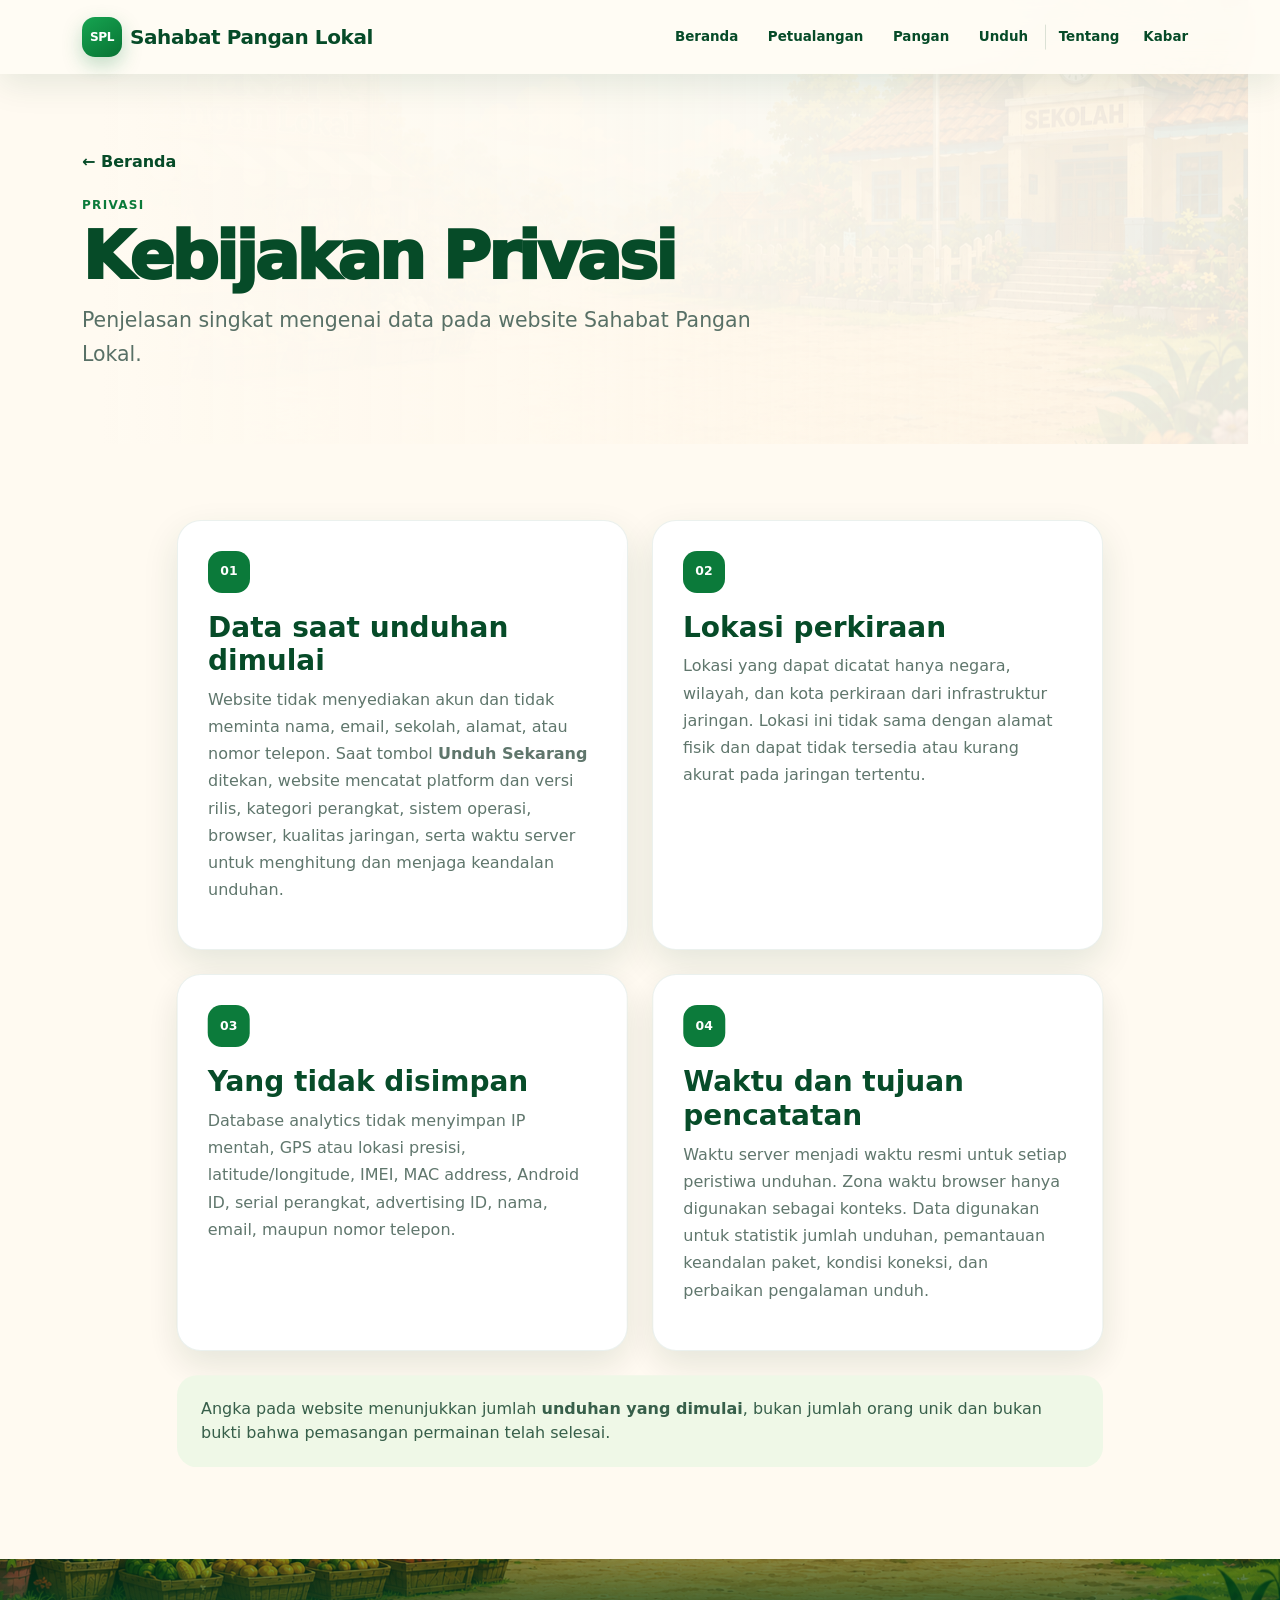
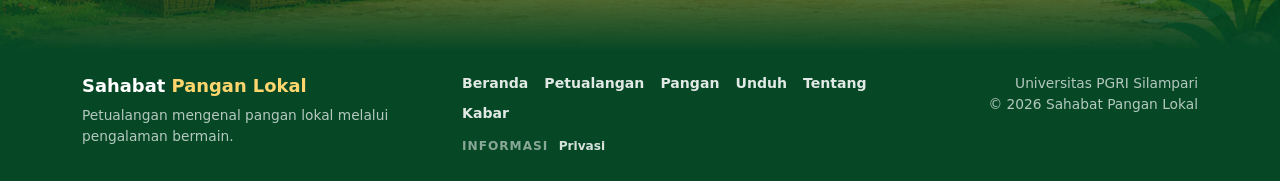
==== commit 2fa060d2: "feat: add download preflight and analytics backend" ====
--- a/privasi/index.html
+++ b/privasi/index.html
@@ -27,10 +27,44 @@
     <section class="internal-content">
       <div class="container">
         <div class="row g-4 justify-content-center">
-          <div class="col-lg-5" data-reveal="left"><article class="info-card"><div class="info-card-number">01</div><h2 class="h3">Data di website</h2><p>Website ini tidak menyediakan akun dan tidak meminta nama, email, sekolah, alamat, atau nomor telepon.</p></article></div>
-          <div class="col-lg-5" data-reveal="right"><article class="info-card"><div class="info-card-number">02</div><h2 class="h3">Jika ada perubahan</h2><p>Jika cara website menggunakan data berubah, penjelasannya akan diperbarui di halaman ini agar mudah diketahui.</p></article></div>
+          <div class="col-lg-5" data-reveal="left">
+            <article class="info-card">
+              <div class="info-card-number">01</div>
+              <h2 class="h3">Data saat unduhan dimulai</h2>
+              <p>Website tidak menyediakan akun dan tidak meminta nama, email, sekolah, alamat, atau nomor telepon. Saat tombol <strong>Unduh Sekarang</strong> ditekan, website mencatat platform dan versi rilis, kategori perangkat, sistem operasi, browser, kualitas jaringan, serta waktu server untuk menghitung dan menjaga keandalan unduhan.</p>
+            </article>
+          </div>
+
+          <div class="col-lg-5" data-reveal="right">
+            <article class="info-card">
+              <div class="info-card-number">02</div>
+              <h2 class="h3">Lokasi perkiraan</h2>
+              <p>Lokasi yang dapat dicatat hanya negara, wilayah, dan kota perkiraan dari infrastruktur jaringan. Lokasi ini tidak sama dengan alamat fisik dan dapat tidak tersedia atau kurang akurat pada jaringan tertentu.</p>
+            </article>
+          </div>
+
+          <div class="col-lg-5" data-reveal="left">
+            <article class="info-card">
+              <div class="info-card-number">03</div>
+              <h2 class="h3">Yang tidak disimpan</h2>
+              <p>Database analytics tidak menyimpan IP mentah, GPS atau lokasi presisi, latitude/longitude, IMEI, MAC address, Android ID, serial perangkat, advertising ID, nama, email, maupun nomor telepon.</p>
+            </article>
+          </div>
+
+          <div class="col-lg-5" data-reveal="right">
+            <article class="info-card">
+              <div class="info-card-number">04</div>
+              <h2 class="h3">Waktu dan tujuan pencatatan</h2>
+              <p>Waktu server menjadi waktu resmi untuk setiap peristiwa unduhan. Zona waktu browser hanya digunakan sebagai konteks. Data digunakan untuk statistik jumlah unduhan, pemantauan keandalan paket, kondisi koneksi, dan perbaikan pengalaman unduh.</p>
+            </article>
+          </div>
         </div>
-        <div class="row justify-content-center mt-4"><div class="col-lg-10" data-reveal="up"><div class="privacy-note">Informasi mengenai data yang digunakan oleh permainan akan dijelaskan sebelum tautan unduh tersedia.</div></div></div>
+
+        <div class="row justify-content-center mt-4">
+          <div class="col-lg-10" data-reveal="up">
+            <div class="privacy-note">Angka pada website menunjukkan jumlah <strong>unduhan yang dimulai</strong>, bukan jumlah orang unik dan bukan bukti bahwa pemasangan permainan telah selesai.</div>
+          </div>
+        </div>
       </div>
     </section>
   </main>
--- a/assets/css/site.css
+++ b/assets/css/site.css
@@ -2247,6 +2247,389 @@
 
 /* SPL 08 DOWNLOAD CTA END */
 
+/* SPL 08D DOWNLOAD PREFLIGHT MODAL START */
+
+.download-button {
+  width: 100%;
+  border: 0;
+  cursor: pointer;
+}
+
+.download-preflight-modal[hidden] {
+  display: none !important;
+}
+
+.download-preflight-modal {
+  position: fixed;
+  inset: 0;
+  z-index: 2200;
+  display: grid;
+  place-items: center;
+  padding: clamp(.75rem, 2vw, 1.5rem);
+}
+
+.download-preflight-backdrop {
+  position: absolute;
+  inset: 0;
+  background: rgba(3, 29, 16, .62);
+  backdrop-filter: blur(10px);
+  -webkit-backdrop-filter: blur(10px);
+}
+
+.download-preflight-dialog {
+  position: relative;
+  z-index: 1;
+  width: min(96vw, 1140px);
+  max-height: min(92svh, 880px);
+  display: grid;
+  grid-template-rows: auto minmax(0, 1fr) auto;
+  overflow: hidden;
+  border: 1px solid rgba(255,255,255,.68);
+  border-radius: 1.8rem;
+  background:
+    radial-gradient(circle at 92% 7%, rgba(255, 210, 104, .20), transparent 28%),
+    #fbfdf5;
+  box-shadow: 0 2rem 5rem rgba(0, 32, 15, .32);
+}
+
+.download-preflight-header {
+  position: relative;
+  z-index: 2;
+  display: grid;
+  grid-template-columns: minmax(0, 1fr) auto;
+  gap: 1rem;
+  align-items: center;
+  padding: 1.25rem 1.4rem 1rem;
+  border-bottom: 1px solid rgba(8, 102, 53, .10);
+  background: rgba(251,253,245,.96);
+}
+
+.download-preflight-head {
+  display: grid;
+  grid-template-columns: auto minmax(0, 1fr);
+  gap: 1rem;
+  align-items: center;
+  min-width: 0;
+}
+
+.download-preflight-icon {
+  width: 3.5rem;
+  height: 3.5rem;
+  display: grid;
+  place-items: center;
+  border-radius: 1.1rem;
+  color: #fff;
+  background: linear-gradient(145deg, #16a451, #087333);
+  box-shadow: 0 .8rem 1.5rem rgba(8, 115, 51, .20);
+  font-size: 1.35rem;
+  font-weight: 950;
+}
+
+.download-preflight-kicker {
+  margin: 0 0 .25rem;
+  color: #0d7134;
+  font-size: .7rem;
+  font-weight: 900;
+  letter-spacing: .09em;
+  text-transform: uppercase;
+}
+
+.download-preflight-head h2 {
+  margin: 0 0 .3rem;
+  color: var(--spl-green-dark);
+  font-size: clamp(1.55rem, 3vw, 2.25rem);
+  font-weight: 950;
+  letter-spacing: -.035em;
+}
+
+.download-preflight-head p:last-child {
+  margin: 0;
+  color: #647568;
+  line-height: 1.45;
+}
+
+.download-preflight-close {
+  width: 2.55rem;
+  height: 2.55rem;
+  display: grid;
+  place-items: center;
+  align-self: start;
+  border: 0;
+  border-radius: 50%;
+  color: #315b43;
+  background: #fff;
+  box-shadow: 0 .45rem 1rem rgba(8,77,35,.10);
+  font-size: 1.45rem;
+  line-height: 1;
+  cursor: pointer;
+}
+
+.download-preflight-body {
+  min-height: 0;
+  overflow-y: auto;
+  overscroll-behavior: contain;
+  padding: 1rem 1.4rem 1.15rem;
+  scrollbar-gutter: stable;
+}
+
+.download-preflight-preview {
+  padding: .7rem .85rem;
+  border: 1px solid #f0c77b;
+  border-radius: .9rem;
+  color: #7f5211;
+  background: #fff4d9;
+  font-size: .78rem;
+  font-weight: 800;
+}
+
+.download-preflight-package {
+  margin-top: .85rem;
+  display: grid;
+  grid-template-columns: repeat(3, minmax(0, 1fr));
+  gap: .7rem;
+}
+
+.download-preflight-package > div,
+.download-preflight-metrics > div {
+  min-width: 0;
+  padding: .75rem .85rem;
+  border: 1px solid rgba(8, 102, 53, .09);
+  border-radius: .95rem;
+  background: #fff;
+}
+
+.download-preflight-package span,
+.download-preflight-metrics span {
+  display: block;
+  margin-bottom: .15rem;
+  color: #7a8d81;
+  font-size: .67rem;
+  font-weight: 850;
+  letter-spacing: .05em;
+  text-transform: uppercase;
+}
+
+.download-preflight-package strong,
+.download-preflight-metrics strong {
+  display: block;
+  overflow: hidden;
+  color: var(--spl-green-dark);
+  font-size: .92rem;
+  font-weight: 900;
+  text-overflow: ellipsis;
+  white-space: nowrap;
+}
+
+.download-preflight-body-grid {
+  margin-top: .85rem;
+  display: grid;
+  grid-template-columns: minmax(0, 1.15fr) minmax(300px, .85fr);
+  gap: .85rem;
+  align-items: stretch;
+}
+
+.download-preflight-panel {
+  min-width: 0;
+  padding: .85rem;
+  border: 1px solid rgba(8, 102, 53, .08);
+  border-radius: 1.1rem;
+  background: rgba(242,247,237,.72);
+}
+
+.download-preflight-panel h3 {
+  margin: 0 0 .65rem;
+  color: var(--spl-green-dark);
+  font-size: .78rem;
+  font-weight: 900;
+  letter-spacing: .06em;
+  text-transform: uppercase;
+}
+
+.download-preflight-status {
+  display: grid;
+  gap: .42rem;
+}
+
+.download-preflight-status > div {
+  display: grid;
+  grid-template-columns: auto minmax(0, 1fr) auto;
+  gap: .65rem;
+  align-items: center;
+  min-height: 2.55rem;
+  padding: .56rem .7rem;
+  border-radius: .85rem;
+  color: #4f6758;
+  background: #fff;
+}
+
+.download-preflight-status strong {
+  font-size: .76rem;
+  font-weight: 900;
+}
+
+.download-preflight-dot {
+  width: .62rem;
+  height: .62rem;
+  border-radius: 50%;
+  background: #b5c0b8;
+  box-shadow: 0 0 0 .26rem rgba(132, 148, 137, .10);
+}
+
+.download-preflight-status > div.is-checking .download-preflight-dot {
+  background: #f2ad38;
+  animation: spl-preflight-pulse 900ms ease-in-out infinite alternate;
+}
+
+.download-preflight-status > div.is-ok .download-preflight-dot {
+  background: #34ad59;
+  box-shadow: 0 0 0 .26rem rgba(52, 173, 89, .12);
+}
+
+.download-preflight-status > div.is-warning .download-preflight-dot {
+  background: #f0a13a;
+}
+
+.download-preflight-status > div.is-error .download-preflight-dot {
+  background: #d9534f;
+  box-shadow: 0 0 0 .26rem rgba(217, 83, 79, .12);
+}
+
+.download-preflight-metrics {
+  display: grid;
+  grid-template-columns: repeat(2, minmax(0, 1fr));
+  gap: .55rem;
+}
+
+.download-preflight-message {
+  min-height: 1.45em;
+  margin: .8rem 0 0;
+  color: #5e7265;
+  font-size: .82rem;
+  line-height: 1.45;
+}
+
+.download-preflight-message.is-error {
+  color: #a93735;
+  font-weight: 800;
+}
+
+.download-preflight-footer {
+  position: relative;
+  z-index: 2;
+  padding: .9rem 1.4rem 1rem;
+  border-top: 1px solid rgba(8, 102, 53, .10);
+  background: rgba(251,253,245,.98);
+}
+
+.download-preflight-actions {
+  display: flex;
+  justify-content: flex-end;
+  flex-wrap: wrap;
+  gap: .65rem;
+}
+
+.download-preflight-primary,
+.download-preflight-secondary {
+  min-height: 2.8rem;
+  padding: .68rem 1rem;
+  border: 0;
+  border-radius: .9rem;
+  font-weight: 900;
+  cursor: pointer;
+}
+
+.download-preflight-primary {
+  color: #fff;
+  background: #087638;
+  box-shadow: 0 .7rem 1.2rem rgba(8, 118, 56, .18);
+}
+
+.download-preflight-secondary {
+  color: #315b43;
+  background: #edf4e9;
+}
+
+body.download-preflight-open {
+  overflow: hidden;
+}
+
+@keyframes spl-preflight-pulse {
+  from { transform: scale(.82); opacity: .65; }
+  to { transform: scale(1.12); opacity: 1; }
+}
+
+@media (max-width: 767.98px) {
+  .download-preflight-modal {
+    padding: .5rem;
+  }
+
+  .download-preflight-dialog {
+    width: min(100%, 720px);
+    max-height: 94svh;
+    border-radius: 1.35rem;
+  }
+
+  .download-preflight-header {
+    padding: 1rem;
+  }
+
+  .download-preflight-head {
+    grid-template-columns: auto minmax(0, 1fr);
+    gap: .75rem;
+  }
+
+  .download-preflight-icon {
+    width: 3rem;
+    height: 3rem;
+  }
+
+  .download-preflight-body {
+    padding: .85rem 1rem 1rem;
+  }
+
+  .download-preflight-package {
+    grid-template-columns: 1fr;
+  }
+
+  .download-preflight-body-grid {
+    grid-template-columns: 1fr;
+  }
+
+  .download-preflight-footer {
+    padding: .8rem 1rem .9rem;
+  }
+
+  .download-preflight-actions {
+    display: grid;
+    grid-template-columns: 1fr 1fr;
+  }
+
+  .download-preflight-primary {
+    grid-column: 1 / -1;
+  }
+}
+
+@media (max-width: 420px) {
+  .download-preflight-head {
+    grid-template-columns: 1fr;
+  }
+
+  .download-preflight-icon {
+    display: none;
+  }
+
+  .download-preflight-metrics {
+    grid-template-columns: 1fr;
+  }
+}
+
+@media (prefers-reduced-motion: reduce) {
+  .download-preflight-status > div.is-checking .download-preflight-dot {
+    animation: none !important;
+  }
+}
+
+/* SPL 08D DOWNLOAD PREFLIGHT MODAL END */
 /* SPL 08C COMPACT DOWNLOAD MOBILE START */
 
 /*
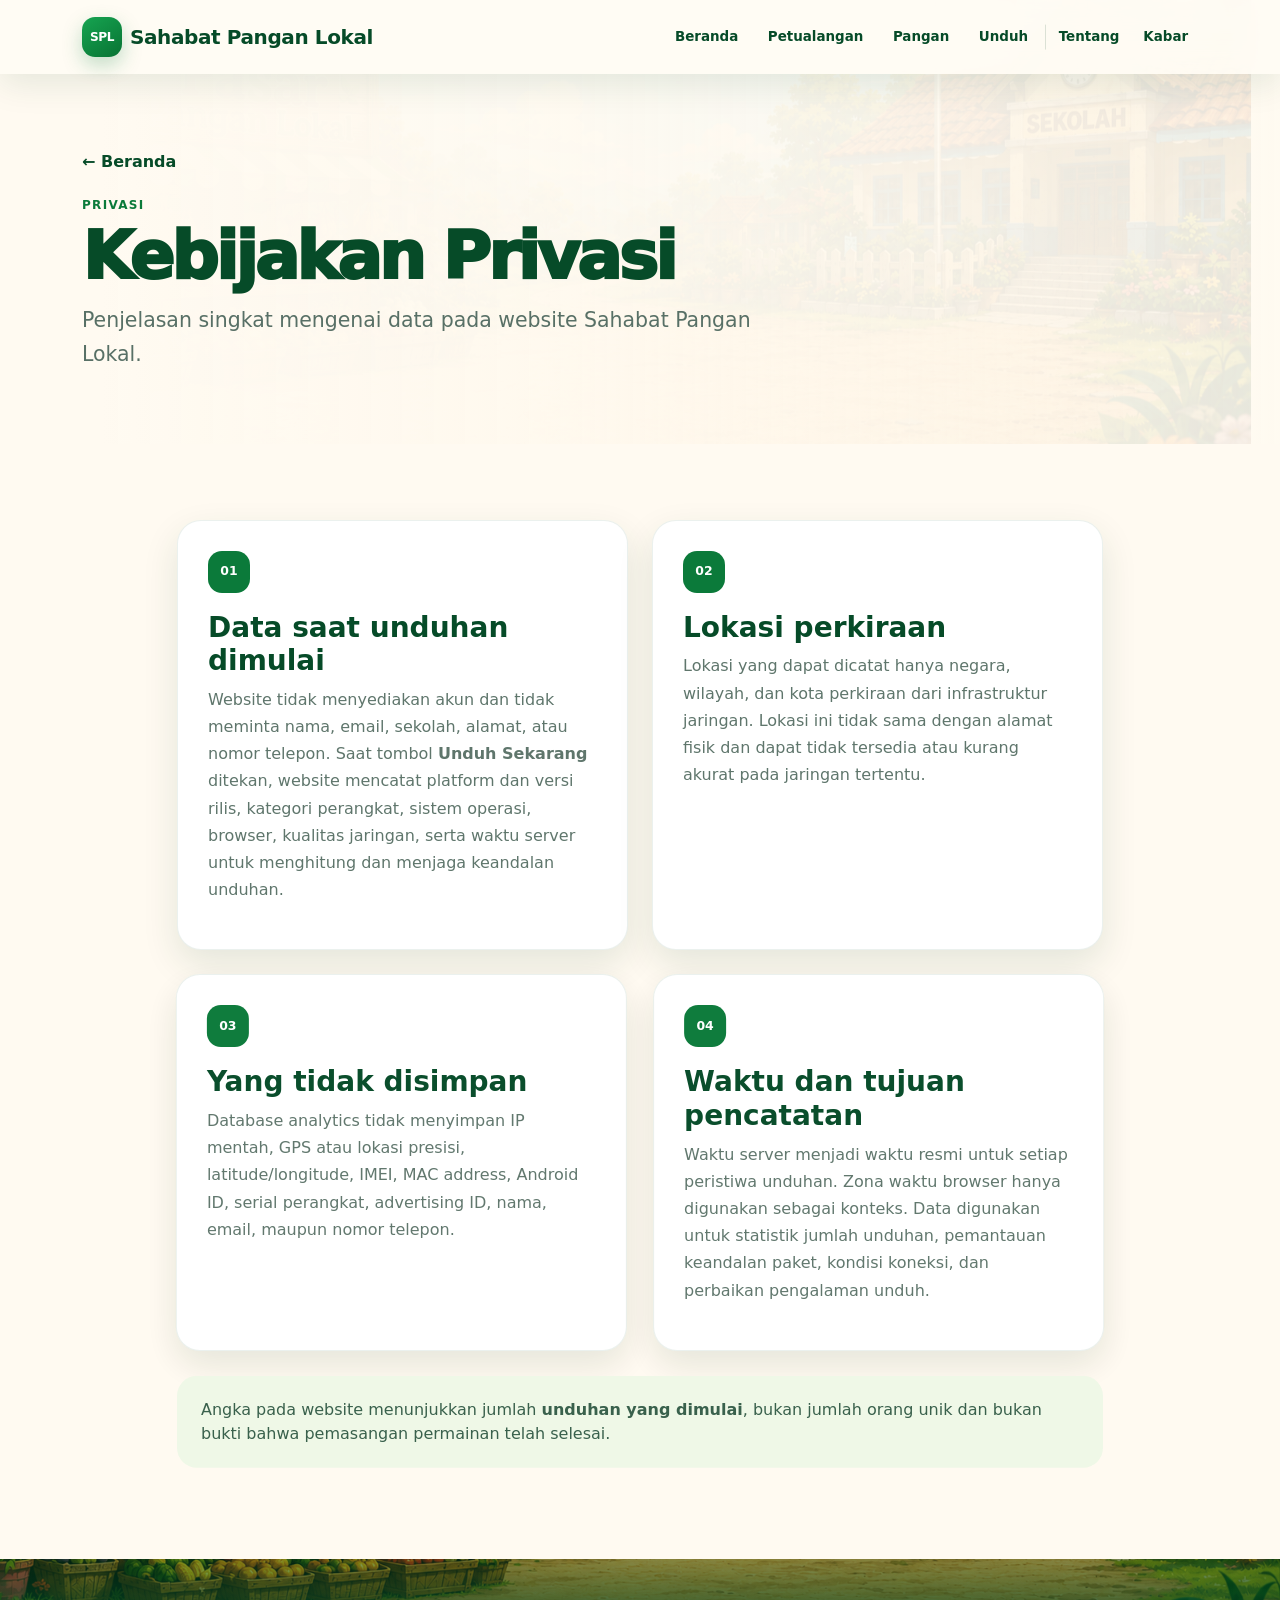
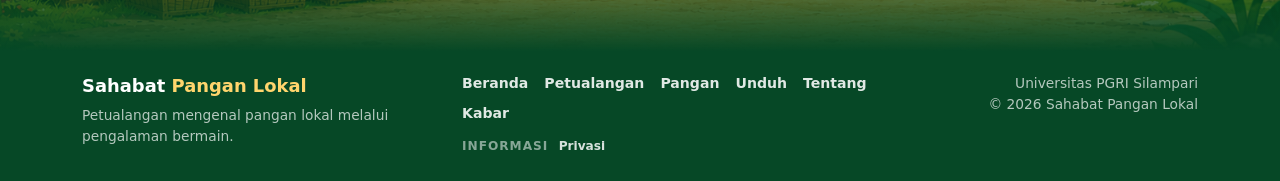
==== commit eb1be010: "fix: cache-bust active site assets" ====
--- a/privasi/index.html
+++ b/privasi/index.html
@@ -9,13 +9,13 @@
   <meta name="description" content="Kebijakan privasi website Sahabat Pangan Lokal.">
   <title>Privasi — Sahabat Pangan Lokal</title>
   <link rel="stylesheet" href="/assets/vendor/bootstrap-5.3.8.min.css" integrity="sha384-sRIl4kxILFvY47J16cr9ZwB07vP4J8+LH7qKQnuqkuIAvNWLzeN8tE5YBujZqJLB" crossorigin="anonymous" onerror="this.onerror=null;this.href='/assets/vendor/bootstrap-fallback-5.3.6.min.css'">
-  <link rel="stylesheet" href="/assets/css/site.css">
+  <link rel="stylesheet" href="/assets/css/site.css?v=879dd7f268a9">
   <script defer src="/assets/vendor/bootstrap-5.3.8.bundle.min.js" integrity="sha384-FKyoEForCGlyvwx9Hj09JcYn3nv7wiPVlz7YYwJrWVcXK/BmnVDxM+D2scQbITxI" crossorigin="anonymous" onerror="this.onerror=null;this.src='/assets/vendor/bootstrap-fallback-5.3.6.bundle.min.js'"></script>
   <script defer src="/assets/vendor/gsap-3.15.0.min.js"></script>
   <script defer src="/assets/vendor/ScrollTrigger-3.15.0.min.js"></script>
   <script defer src="/assets/js/site-config.js"></script>
   <script defer src="/assets/js/site-components.js"></script>
-  <script defer src="/assets/js/site.js"></script>
+  <script defer src="/assets/js/site.js?v=14f3b3eb6ae4"></script>
 </head>
 <body class="internal-page">
   <a class="skip-link" href="#main-content">Lewati ke konten utama</a>
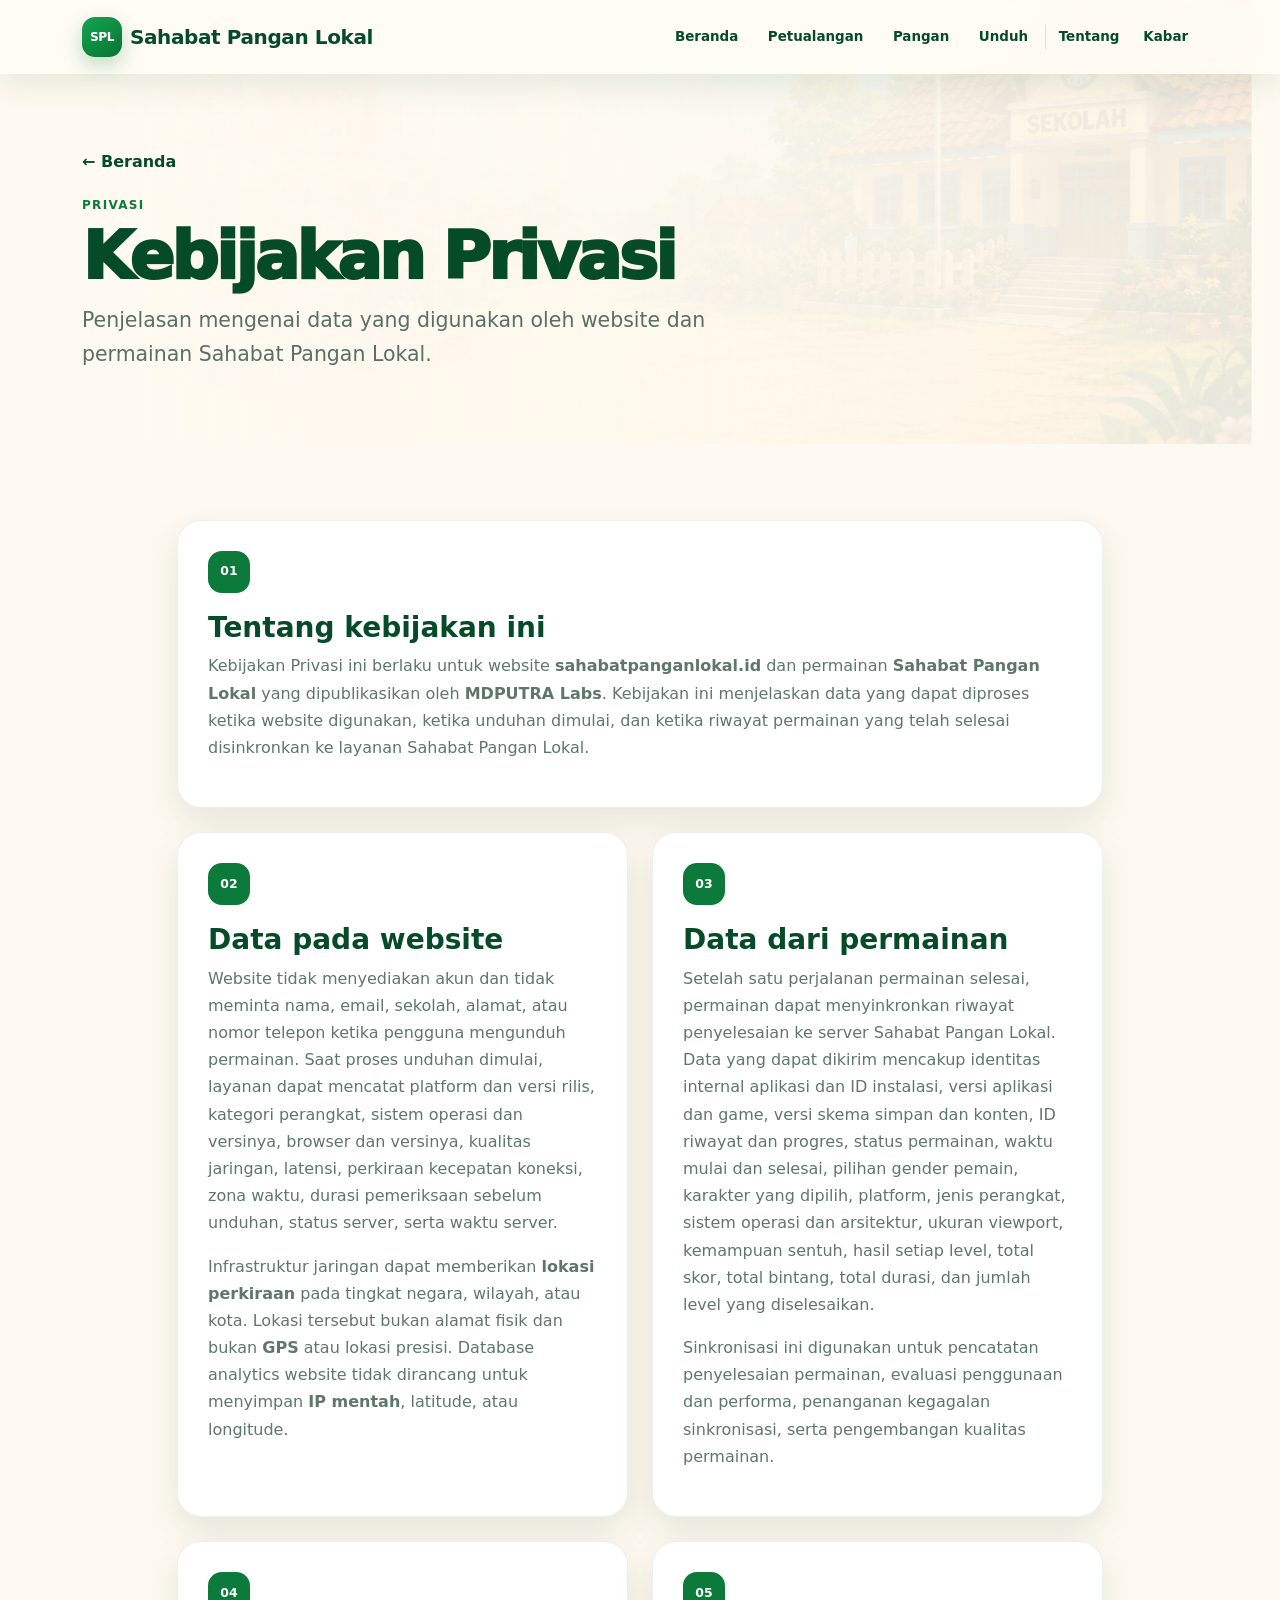
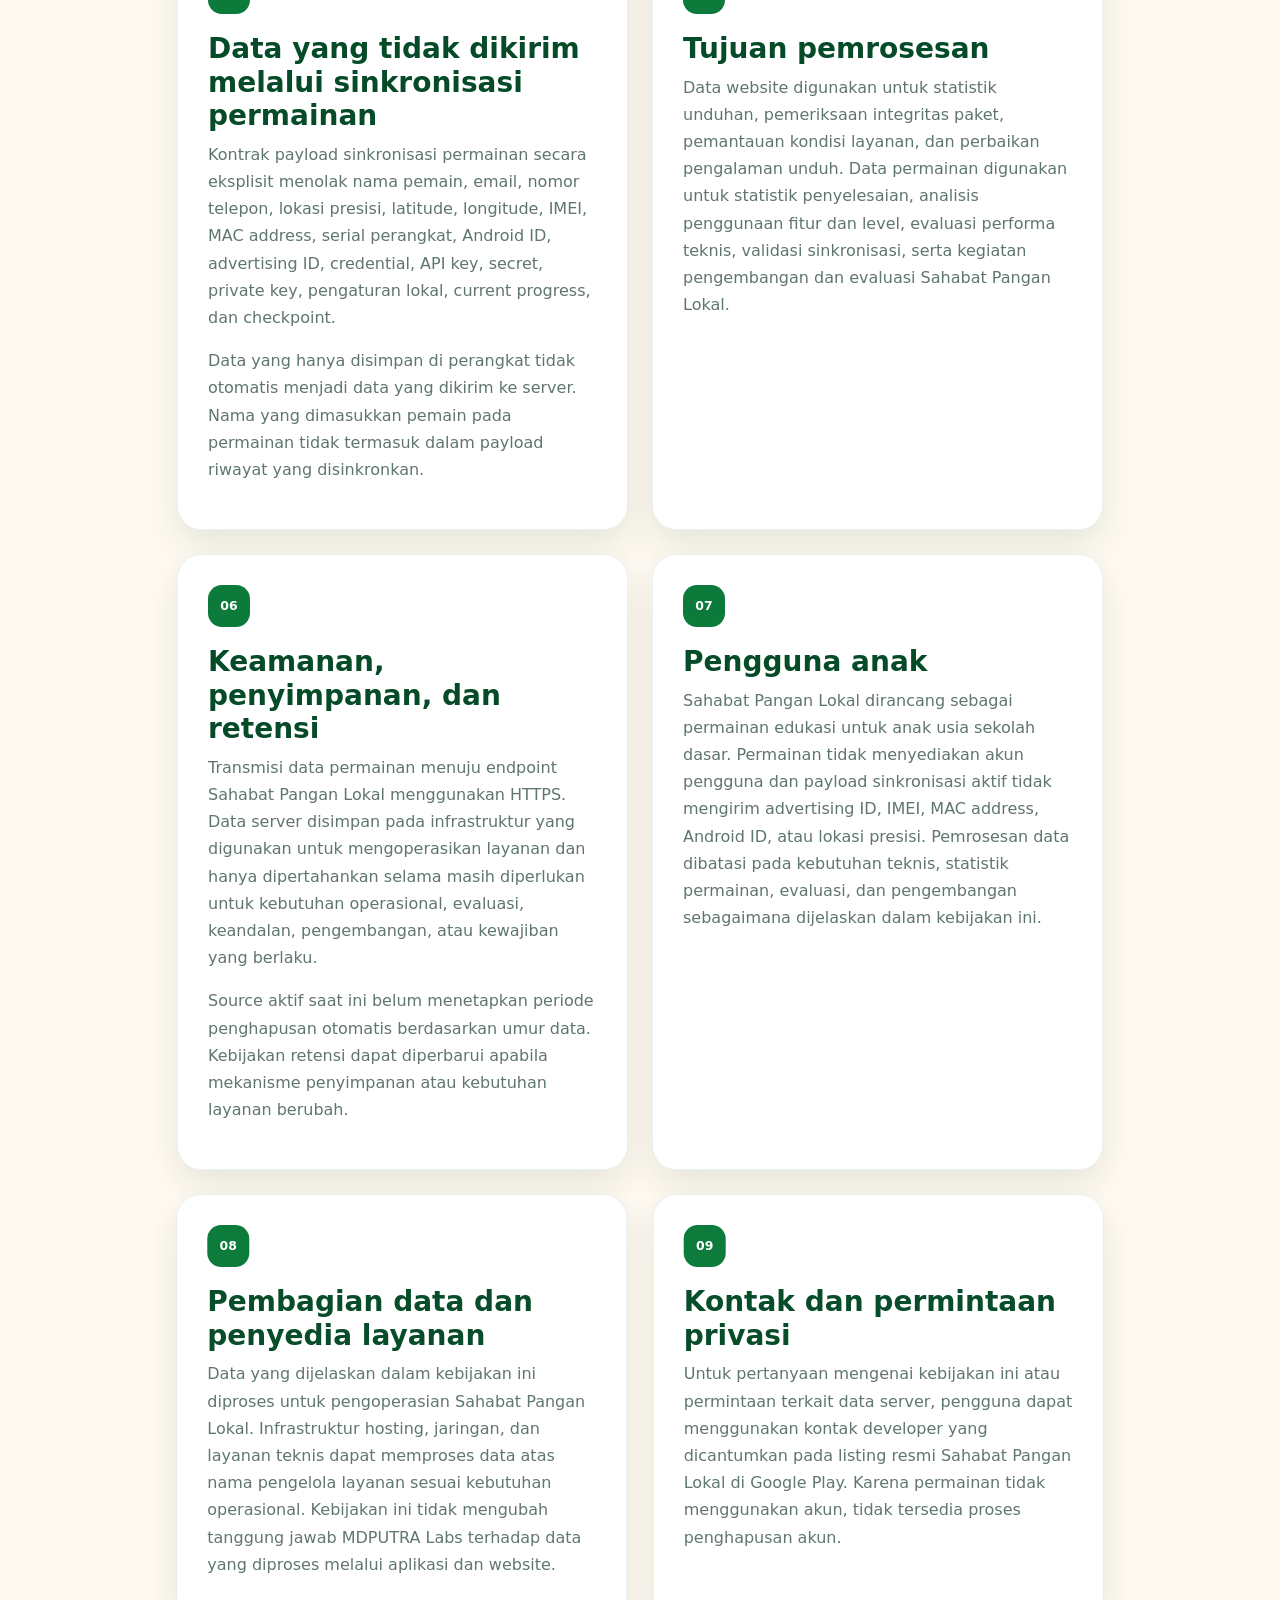
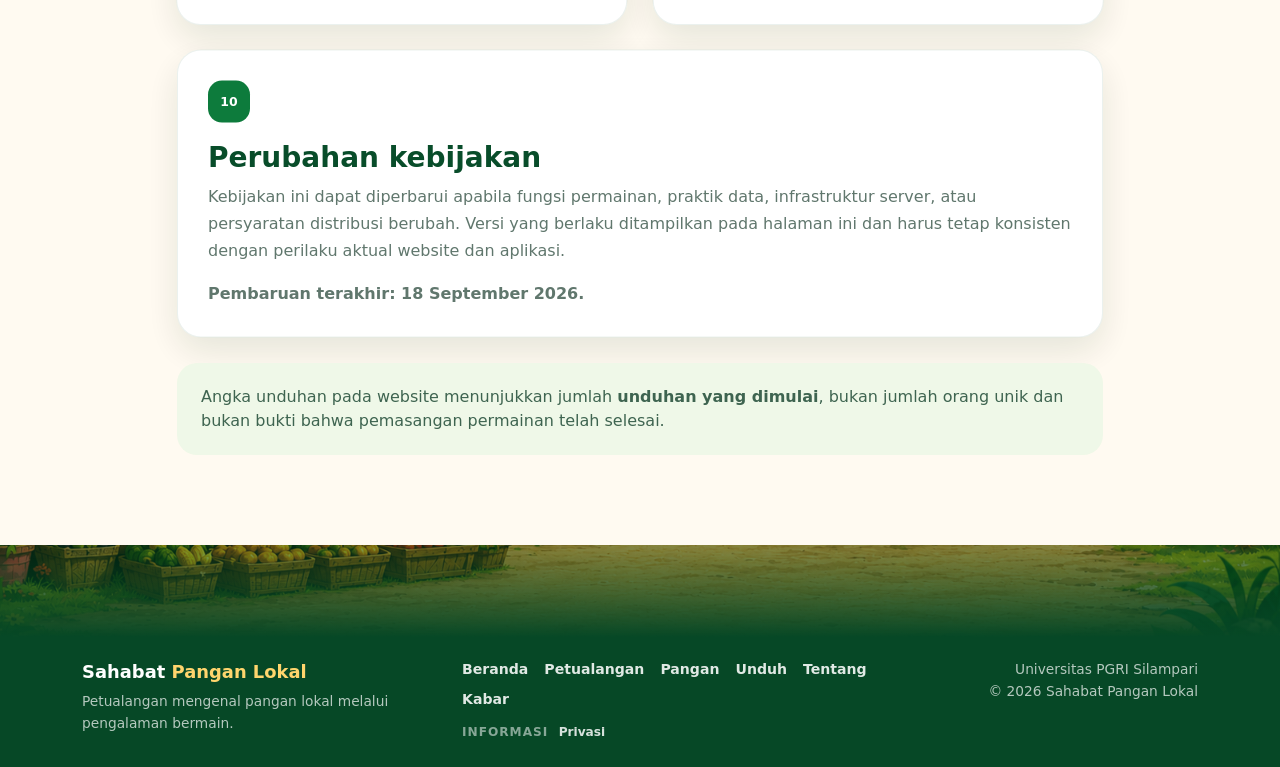
==== commit 592416aa: "docs: update privacy policy for website and game data" ====
--- a/privasi/index.html
+++ b/privasi/index.html
@@ -6,8 +6,8 @@
   <meta name="theme-color" content="#0b7a3a">
   <link rel="icon" type="image/webp" href="/assets/brand/logo_game.webp">
   <link rel="apple-touch-icon" href="/assets/brand/logo_game.png">
-  <meta name="description" content="Kebijakan privasi website Sahabat Pangan Lokal.">
-  <title>Privasi — Sahabat Pangan Lokal</title>
+  <meta name="description" content="Kebijakan Privasi Sahabat Pangan Lokal untuk website dan permainan.">
+  <title>Kebijakan Privasi — Sahabat Pangan Lokal</title>
   <link rel="stylesheet" href="/assets/vendor/bootstrap-5.3.8.min.css" integrity="sha384-sRIl4kxILFvY47J16cr9ZwB07vP4J8+LH7qKQnuqkuIAvNWLzeN8tE5YBujZqJLB" crossorigin="anonymous" onerror="this.onerror=null;this.href='/assets/vendor/bootstrap-fallback-5.3.6.min.css'">
   <link rel="stylesheet" href="/assets/css/site.css?v=879dd7f268a9">
   <script defer src="/assets/vendor/bootstrap-5.3.8.bundle.min.js" integrity="sha384-FKyoEForCGlyvwx9Hj09JcYn3nv7wiPVlz7YYwJrWVcXK/BmnVDxM+D2scQbITxI" crossorigin="anonymous" onerror="this.onerror=null;this.src='/assets/vendor/bootstrap-fallback-5.3.6.bundle.min.js'"></script>
@@ -22,47 +22,108 @@
   <spl-navbar data-page="privasi"></spl-navbar>
 
   <main id="main-content">
-    <header class="internal-hero" data-page-hero><img class="internal-hero-bg" src="/assets/backgrounds/bg-main-menu.png" alt="" aria-hidden="true"><div class="container"><a data-page-hero-enter class="page-back d-inline-block mb-4" href="/">← Beranda</a><p data-page-hero-enter class="eyebrow">Privasi</p><h1 data-page-hero-enter>Kebijakan Privasi</h1><p data-page-hero-enter class="lead mb-0">Penjelasan singkat mengenai data pada website Sahabat Pangan Lokal.</p></div></header>
+    <header class="internal-hero" data-page-hero>
+      <img class="internal-hero-bg" src="/assets/backgrounds/bg-main-menu.png" alt="" aria-hidden="true">
+      <div class="container">
+        <a data-page-hero-enter class="page-back d-inline-block mb-4" href="/">← Beranda</a>
+        <p data-page-hero-enter class="eyebrow">Privasi</p>
+        <h1 data-page-hero-enter>Kebijakan Privasi</h1>
+        <p data-page-hero-enter class="lead mb-0">Penjelasan mengenai data yang digunakan oleh website dan permainan Sahabat Pangan Lokal.</p>
+      </div>
+    </header>
 
     <section class="internal-content">
       <div class="container">
         <div class="row g-4 justify-content-center">
+          <div class="col-lg-10" data-reveal="up">
+            <article class="info-card">
+              <div class="info-card-number">01</div>
+              <h2 class="h3">Tentang kebijakan ini</h2>
+              <p>Kebijakan Privasi ini berlaku untuk website <strong>sahabatpanganlokal.id</strong> dan permainan <strong>Sahabat Pangan Lokal</strong> yang dipublikasikan oleh <strong>MDPUTRA Labs</strong>. Kebijakan ini menjelaskan data yang dapat diproses ketika website digunakan, ketika unduhan dimulai, dan ketika riwayat permainan yang telah selesai disinkronkan ke layanan Sahabat Pangan Lokal.</p>
+            </article>
+          </div>
+
           <div class="col-lg-5" data-reveal="left">
             <article class="info-card">
-              <div class="info-card-number">01</div>
-              <h2 class="h3">Data saat unduhan dimulai</h2>
-              <p>Website tidak menyediakan akun dan tidak meminta nama, email, sekolah, alamat, atau nomor telepon. Saat tombol <strong>Unduh Sekarang</strong> ditekan, website mencatat platform dan versi rilis, kategori perangkat, sistem operasi, browser, kualitas jaringan, serta waktu server untuk menghitung dan menjaga keandalan unduhan.</p>
+              <div class="info-card-number">02</div>
+              <h2 class="h3">Data pada website</h2>
+              <p>Website tidak menyediakan akun dan tidak meminta nama, email, sekolah, alamat, atau nomor telepon ketika pengguna mengunduh permainan. Saat proses unduhan dimulai, layanan dapat mencatat platform dan versi rilis, kategori perangkat, sistem operasi dan versinya, browser dan versinya, kualitas jaringan, latensi, perkiraan kecepatan koneksi, zona waktu, durasi pemeriksaan sebelum unduhan, status server, serta waktu server.</p>
+              <p>Infrastruktur jaringan dapat memberikan <strong>lokasi perkiraan</strong> pada tingkat negara, wilayah, atau kota. Lokasi tersebut bukan alamat fisik dan bukan <strong>GPS</strong> atau lokasi presisi. Database analytics website tidak dirancang untuk menyimpan <strong>IP mentah</strong>, latitude, atau longitude.</p>
             </article>
           </div>
 
           <div class="col-lg-5" data-reveal="right">
             <article class="info-card">
-              <div class="info-card-number">02</div>
-              <h2 class="h3">Lokasi perkiraan</h2>
-              <p>Lokasi yang dapat dicatat hanya negara, wilayah, dan kota perkiraan dari infrastruktur jaringan. Lokasi ini tidak sama dengan alamat fisik dan dapat tidak tersedia atau kurang akurat pada jaringan tertentu.</p>
+              <div class="info-card-number">03</div>
+              <h2 class="h3">Data dari permainan</h2>
+              <p>Setelah satu perjalanan permainan selesai, permainan dapat menyinkronkan riwayat penyelesaian ke server Sahabat Pangan Lokal. Data yang dapat dikirim mencakup identitas internal aplikasi dan ID instalasi, versi aplikasi dan game, versi skema simpan dan konten, ID riwayat dan progres, status permainan, waktu mulai dan selesai, pilihan gender pemain, karakter yang dipilih, platform, jenis perangkat, sistem operasi dan arsitektur, ukuran viewport, kemampuan sentuh, hasil setiap level, total skor, total bintang, total durasi, dan jumlah level yang diselesaikan.</p>
+              <p>Sinkronisasi ini digunakan untuk pencatatan penyelesaian permainan, evaluasi penggunaan dan performa, penanganan kegagalan sinkronisasi, serta pengembangan kualitas permainan.</p>
             </article>
           </div>
 
           <div class="col-lg-5" data-reveal="left">
             <article class="info-card">
-              <div class="info-card-number">03</div>
-              <h2 class="h3">Yang tidak disimpan</h2>
-              <p>Database analytics tidak menyimpan IP mentah, GPS atau lokasi presisi, latitude/longitude, IMEI, MAC address, Android ID, serial perangkat, advertising ID, nama, email, maupun nomor telepon.</p>
+              <div class="info-card-number">04</div>
+              <h2 class="h3">Data yang tidak dikirim melalui sinkronisasi permainan</h2>
+              <p>Kontrak payload sinkronisasi permainan secara eksplisit menolak nama pemain, email, nomor telepon, lokasi presisi, latitude, longitude, IMEI, MAC address, serial perangkat, Android ID, advertising ID, credential, API key, secret, private key, pengaturan lokal, current progress, dan checkpoint.</p>
+              <p>Data yang hanya disimpan di perangkat tidak otomatis menjadi data yang dikirim ke server. Nama yang dimasukkan pemain pada permainan tidak termasuk dalam payload riwayat yang disinkronkan.</p>
             </article>
           </div>
 
           <div class="col-lg-5" data-reveal="right">
             <article class="info-card">
-              <div class="info-card-number">04</div>
-              <h2 class="h3">Waktu dan tujuan pencatatan</h2>
-              <p>Waktu server menjadi waktu resmi untuk setiap peristiwa unduhan. Zona waktu browser hanya digunakan sebagai konteks. Data digunakan untuk statistik jumlah unduhan, pemantauan keandalan paket, kondisi koneksi, dan perbaikan pengalaman unduh.</p>
+              <div class="info-card-number">05</div>
+              <h2 class="h3">Tujuan pemrosesan</h2>
+              <p>Data website digunakan untuk statistik unduhan, pemeriksaan integritas paket, pemantauan kondisi layanan, dan perbaikan pengalaman unduh. Data permainan digunakan untuk statistik penyelesaian, analisis penggunaan fitur dan level, evaluasi performa teknis, validasi sinkronisasi, serta kegiatan pengembangan dan evaluasi Sahabat Pangan Lokal.</p>
+            </article>
+          </div>
+
+          <div class="col-lg-5" data-reveal="left">
+            <article class="info-card">
+              <div class="info-card-number">06</div>
+              <h2 class="h3">Keamanan, penyimpanan, dan retensi</h2>
+              <p>Transmisi data permainan menuju endpoint Sahabat Pangan Lokal menggunakan HTTPS. Data server disimpan pada infrastruktur yang digunakan untuk mengoperasikan layanan dan hanya dipertahankan selama masih diperlukan untuk kebutuhan operasional, evaluasi, keandalan, pengembangan, atau kewajiban yang berlaku.</p>
+              <p>Source aktif saat ini belum menetapkan periode penghapusan otomatis berdasarkan umur data. Kebijakan retensi dapat diperbarui apabila mekanisme penyimpanan atau kebutuhan layanan berubah.</p>
+            </article>
+          </div>
+
+          <div class="col-lg-5" data-reveal="right">
+            <article class="info-card">
+              <div class="info-card-number">07</div>
+              <h2 class="h3">Pengguna anak</h2>
+              <p>Sahabat Pangan Lokal dirancang sebagai permainan edukasi untuk anak usia sekolah dasar. Permainan tidak menyediakan akun pengguna dan payload sinkronisasi aktif tidak mengirim advertising ID, IMEI, MAC address, Android ID, atau lokasi presisi. Pemrosesan data dibatasi pada kebutuhan teknis, statistik permainan, evaluasi, dan pengembangan sebagaimana dijelaskan dalam kebijakan ini.</p>
+            </article>
+          </div>
+
+          <div class="col-lg-5" data-reveal="left">
+            <article class="info-card">
+              <div class="info-card-number">08</div>
+              <h2 class="h3">Pembagian data dan penyedia layanan</h2>
+              <p>Data yang dijelaskan dalam kebijakan ini diproses untuk pengoperasian Sahabat Pangan Lokal. Infrastruktur hosting, jaringan, dan layanan teknis dapat memproses data atas nama pengelola layanan sesuai kebutuhan operasional. Kebijakan ini tidak mengubah tanggung jawab MDPUTRA Labs terhadap data yang diproses melalui aplikasi dan website.</p>
+            </article>
+          </div>
+
+          <div class="col-lg-5" data-reveal="right">
+            <article class="info-card">
+              <div class="info-card-number">09</div>
+              <h2 class="h3">Kontak dan permintaan privasi</h2>
+              <p>Untuk pertanyaan mengenai kebijakan ini atau permintaan terkait data server, pengguna dapat menggunakan kontak developer yang dicantumkan pada listing resmi Sahabat Pangan Lokal di Google Play. Karena permainan tidak menggunakan akun, tidak tersedia proses penghapusan akun.</p>
+            </article>
+          </div>
+
+          <div class="col-lg-10" data-reveal="up">
+            <article class="info-card">
+              <div class="info-card-number">10</div>
+              <h2 class="h3">Perubahan kebijakan</h2>
+              <p>Kebijakan ini dapat diperbarui apabila fungsi permainan, praktik data, infrastruktur server, atau persyaratan distribusi berubah. Versi yang berlaku ditampilkan pada halaman ini dan harus tetap konsisten dengan perilaku aktual website dan aplikasi.</p>
+              <p class="mb-0"><strong>Pembaruan terakhir: 18 September 2026.</strong></p>
             </article>
           </div>
         </div>
 
         <div class="row justify-content-center mt-4">
           <div class="col-lg-10" data-reveal="up">
-            <div class="privacy-note">Angka pada website menunjukkan jumlah <strong>unduhan yang dimulai</strong>, bukan jumlah orang unik dan bukan bukti bahwa pemasangan permainan telah selesai.</div>
+            <div class="privacy-note">Angka unduhan pada website menunjukkan jumlah <strong>unduhan yang dimulai</strong>, bukan jumlah orang unik dan bukan bukti bahwa pemasangan permainan telah selesai.</div>
           </div>
         </div>
       </div>
